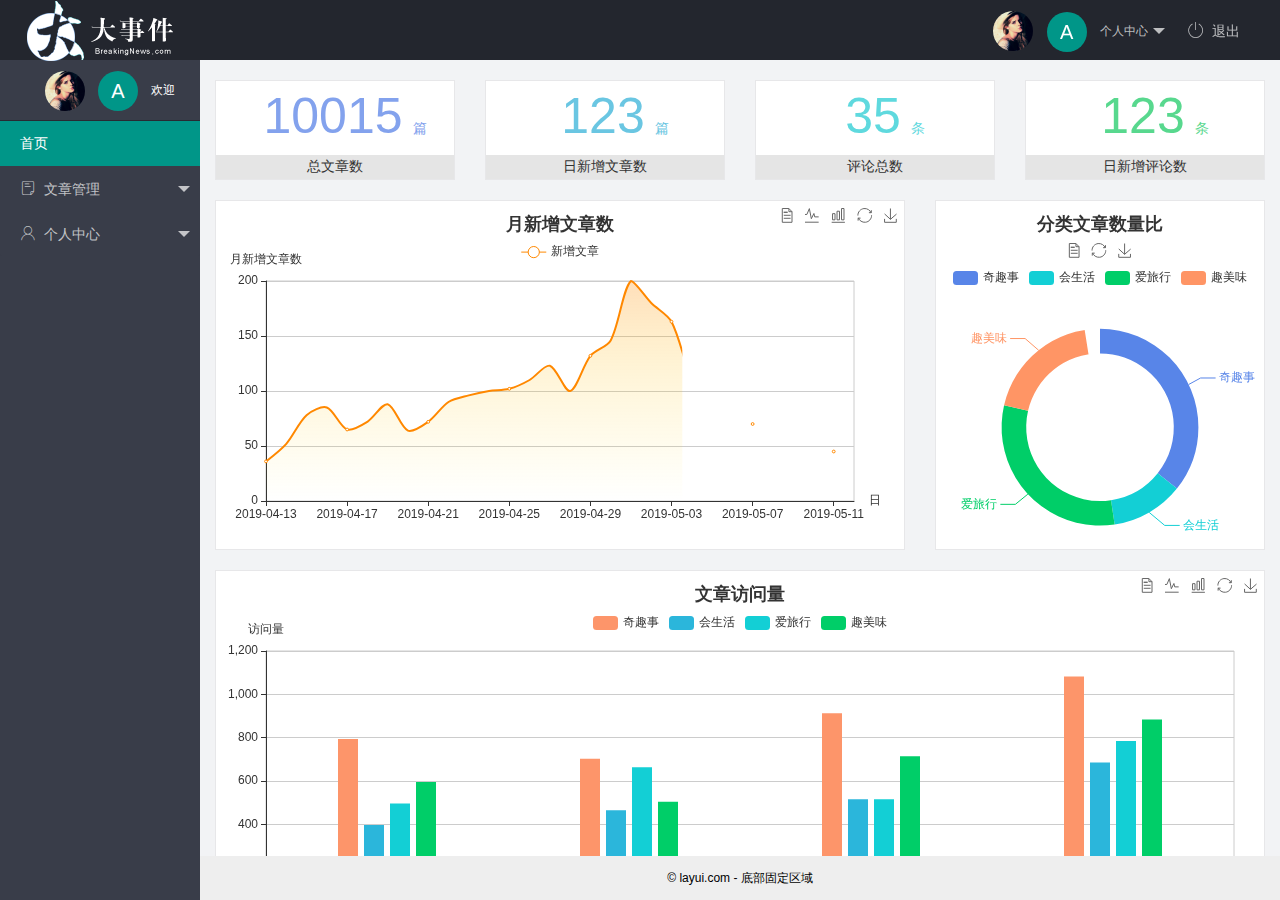
==== index.html @ 43d30c00 "后台主页布局" ====
<!DOCTYPE html>
<html lang="en">

<head>
    <meta charset="UTF-8">
    <meta name="viewport" content="width=device-width, initial-scale=1.0">
    <title>后台主页</title>
    <link rel="stylesheet" href="/assets/lib/layui/css/layui.css">
    <!-- 导入自己的样式 -->
    <link rel="stylesheet" href="/assets/css/index.css">
    <!-- 引入字体图标样式 -->
    <link rel="stylesheet" href="/assets/fonts/iconfont.css">
</head>

<body class="layui-layout-body">
    <div class="layui-layout layui-layout-admin">
        <div class="layui-header">
            <div class="layui-logo">
                <img src="/assets/images/logo.png" alt="">
            </div>
            <ul class="layui-nav layui-layout-right">
                <li class="layui-nav-item">
                    <a href="javascript:;" class="userinfo">
                        <img src="/assets/images/sample.jpg" class="layui-nav-img">
                        <span class="text-avatar">A</span>
                        个人中心
                    </a>
                    <dl class="layui-nav-child">
                        <dd><a href="javascript:;">基本资料</a></dd>
                        <dd><a href="javascript:;">安全设置</a></dd>
                    </dl>
                </li>

                <li class="layui-nav-item">
                    <a href="javascript:;"><span class="iconfont icon-tuichu"></span>退出</a>
                </li>
            </ul>
        </div>


        <div class="layui-side layui-bg-black">
            <div class="layui-side-scroll">
                <div class="userinfo">
                    <img src="/assets/images/sample.jpg" class="layui-nav-img">
                    <span class="text-avatar">A</span>
                    <span id="welcome">欢迎</span>
                </div>
                <!-- 左侧导航区域 -->
                <ul class="layui-nav layui-nav-tree" lay-shrink="all">
                    <li class="layui-nav-item layui-this"><a href="/home/dashboard.html" target="fm">
                            <spanclass="iconfont icon-home">
                                </spanclass=>首页
                        </a></li>
                    <li class="layui-nav-item">
                        <a class="" href="javascript:;"><span class="iconfont icon-16"></span>文章管理</a>
                        <dl class="layui-nav-child">
                            <dd><a href="javascript:;"><i class="layui-icon layui-icon-app"></i>文章类别</a></dd>
                            <dd><a href="javascript:;"><i class="layui-icon layui-icon-app"></i>文章列表</a></dd>
                            <dd><a href="javascript:;"><i class="layui-icon layui-icon-app"></i>发布文章</a></dd>
                        </dl>
                    </li>
                    <li class="layui-nav-item">
                        <a href="javascript:;"><span class="iconfont icon-user"></span>个人中心</a>
                        <dl class="layui-nav-child">
                            <dd><a href="javascript:;"><i class="layui-icon layui-icon-app"></i>基本资料</a></dd>
                            <dd><a href="javascript:;"><i class="layui-icon layui-icon-app"></i>更换头像</a></dd>
                            <dd><a href="javascript:;"><i class="layui-icon layui-icon-app"></i>重置直密码</a></dd>
                        </dl>
                    </li>
                </ul>
            </div>
        </div>

        <div class="layui-body">
            <!-- 内容主体区域 -->
            <iframe name="fm" src="/home/dashboard.html" frameborder="0"></iframe>
        </div>

        <div class="layui-footer">
            <!-- 底部固定区域 -->
            © layui.com - 底部固定区域
        </div>
    </div>

    <!-- 导入js文件 -->
    <script src="/assets/lib/layui/layui.all.js"></script>
    <script src="/assets/lib/jquery.js"></script>
    <script src="/hhh.js"></script>
</body>

</html>
---- assets/lib/layui/css/layui.css ----
/** layui-v2.5.5 MIT License By https://www.layui.com */
 .layui-inline,img{display:inline-block;vertical-align:middle}h1,h2,h3,h4,h5,h6{font-weight:400}.layui-edge,.layui-header,.layui-inline,.layui-main{position:relative}.layui-body,.layui-edge,.layui-elip{overflow:hidden}.layui-btn,.layui-edge,.layui-inline,img{vertical-align:middle}.layui-btn,.layui-disabled,.layui-icon,.layui-unselect{-moz-user-select:none;-webkit-user-select:none;-ms-user-select:none}.layui-elip,.layui-form-checkbox span,.layui-form-pane .layui-form-label{text-overflow:ellipsis;white-space:nowrap}.layui-breadcrumb,.layui-tree-btnGroup{visibility:hidden}blockquote,body,button,dd,div,dl,dt,form,h1,h2,h3,h4,h5,h6,input,li,ol,p,pre,td,textarea,th,ul{margin:0;padding:0;-webkit-tap-highlight-color:rgba(0,0,0,0)}a:active,a:hover{outline:0}img{border:none}li{list-style:none}table{border-collapse:collapse;border-spacing:0}h4,h5,h6{font-size:100%}button,input,optgroup,option,select,textarea{font-family:inherit;font-size:inherit;font-style:inherit;font-weight:inherit;outline:0}pre{white-space:pre-wrap;white-space:-moz-pre-wrap;white-space:-pre-wrap;white-space:-o-pre-wrap;word-wrap:break-word}body{line-height:24px;font:14px Helvetica Neue,Helvetica,PingFang SC,Tahoma,Arial,sans-serif}hr{height:1px;margin:10px 0;border:0;clear:both}a{color:#333;text-decoration:none}a:hover{color:#777}a cite{font-style:normal;*cursor:pointer}.layui-border-box,.layui-border-box *{box-sizing:border-box}.layui-box,.layui-box *{box-sizing:content-box}.layui-clear{clear:both;*zoom:1}.layui-clear:after{content:'\20';clear:both;*zoom:1;display:block;height:0}.layui-inline{*display:inline;*zoom:1}.layui-edge{display:inline-block;width:0;height:0;border-width:6px;border-style:dashed;border-color:transparent}.layui-edge-top{top:-4px;border-bottom-color:#999;border-bottom-style:solid}.layui-edge-right{border-left-color:#999;border-left-style:solid}.layui-edge-bottom{top:2px;border-top-color:#999;border-top-style:solid}.layui-edge-left{border-right-color:#999;border-right-style:solid}.layui-disabled,.layui-disabled:hover{color:#d2d2d2!important;cursor:not-allowed!important}.layui-circle{border-radius:100%}.layui-show{display:block!important}.layui-hide{display:none!important}@font-face{font-family:layui-icon;src:url(../font/iconfont.eot?v=250);src:url(../font/iconfont.eot?v=250#iefix) format('embedded-opentype'),url(../font/iconfont.woff2?v=250) format('woff2'),url(../font/iconfont.woff?v=250) format('woff'),url(../font/iconfont.ttf?v=250) format('truetype'),url(../font/iconfont.svg?v=250#layui-icon) format('svg')}.layui-icon{font-family:layui-icon!important;font-size:16px;font-style:normal;-webkit-font-smoothing:antialiased;-moz-osx-font-smoothing:grayscale}.layui-icon-reply-fill:before{content:"\e611"}.layui-icon-set-fill:before{content:"\e614"}.layui-icon-menu-fill:before{content:"\e60f"}.layui-icon-search:before{content:"\e615"}.layui-icon-share:before{content:"\e641"}.layui-icon-set-sm:before{content:"\e620"}.layui-icon-engine:before{content:"\e628"}.layui-icon-close:before{content:"\1006"}.layui-icon-close-fill:before{content:"\1007"}.layui-icon-chart-screen:before{content:"\e629"}.layui-icon-star:before{content:"\e600"}.layui-icon-circle-dot:before{content:"\e617"}.layui-icon-chat:before{content:"\e606"}.layui-icon-release:before{content:"\e609"}.layui-icon-list:before{content:"\e60a"}.layui-icon-chart:before{content:"\e62c"}.layui-icon-ok-circle:before{content:"\1005"}.layui-icon-layim-theme:before{content:"\e61b"}.layui-icon-table:before{content:"\e62d"}.layui-icon-right:before{content:"\e602"}.layui-icon-left:before{content:"\e603"}.layui-icon-cart-simple:before{content:"\e698"}.layui-icon-face-cry:before{content:"\e69c"}.layui-icon-face-smile:before{content:"\e6af"}.layui-icon-survey:before{content:"\e6b2"}.layui-icon-tree:before{content:"\e62e"}.layui-icon-upload-circle:before{content:"\e62f"}.layui-icon-add-circle:before{content:"\e61f"}.layui-icon-download-circle:before{content:"\e601"}.layui-icon-templeate-1:before{content:"\e630"}.layui-icon-util:before{content:"\e631"}.layui-icon-face-surprised:before{content:"\e664"}.layui-icon-edit:before{content:"\e642"}.layui-icon-speaker:before{content:"\e645"}.layui-icon-down:before{content:"\e61a"}.layui-icon-file:before{content:"\e621"}.layui-icon-layouts:before{content:"\e632"}.layui-icon-rate-half:before{content:"\e6c9"}.layui-icon-add-circle-fine:before{content:"\e608"}.layui-icon-prev-circle:before{content:"\e633"}.layui-icon-read:before{content:"\e705"}.layui-icon-404:before{content:"\e61c"}.layui-icon-carousel:before{content:"\e634"}.layui-icon-help:before{content:"\e607"}.layui-icon-code-circle:before{content:"\e635"}.layui-icon-water:before{content:"\e636"}.layui-icon-username:before{content:"\e66f"}.layui-icon-find-fill:before{content:"\e670"}.layui-icon-about:before{content:"\e60b"}.layui-icon-location:before{content:"\e715"}.layui-icon-up:before{content:"\e619"}.layui-icon-pause:before{content:"\e651"}.layui-icon-date:before{content:"\e637"}.layui-icon-layim-uploadfile:before{content:"\e61d"}.layui-icon-delete:before{content:"\e640"}.layui-icon-play:before{content:"\e652"}.layui-icon-top:before{content:"\e604"}.layui-icon-friends:before{content:"\e612"}.layui-icon-refresh-3:before{content:"\e9aa"}.layui-icon-ok:before{content:"\e605"}.layui-icon-layer:before{content:"\e638"}.layui-icon-face-smile-fine:before{content:"\e60c"}.layui-icon-dollar:before{content:"\e659"}.layui-icon-group:before{content:"\e613"}.layui-icon-layim-download:before{content:"\e61e"}.layui-icon-picture-fine:before{content:"\e60d"}.layui-icon-link:before{content:"\e64c"}.layui-icon-diamond:before{content:"\e735"}.layui-icon-log:before{content:"\e60e"}.layui-icon-rate-solid:before{content:"\e67a"}.layui-icon-fonts-del:before{content:"\e64f"}.layui-icon-unlink:before{content:"\e64d"}.layui-icon-fonts-clear:before{content:"\e639"}.layui-icon-triangle-r:before{content:"\e623"}.layui-icon-circle:before{content:"\e63f"}.layui-icon-radio:before{content:"\e643"}.layui-icon-align-center:before{content:"\e647"}.layui-icon-align-right:before{content:"\e648"}.layui-icon-align-left:before{content:"\e649"}.layui-icon-loading-1:before{content:"\e63e"}.layui-icon-return:before{content:"\e65c"}.layui-icon-fonts-strong:before{content:"\e62b"}.layui-icon-upload:before{content:"\e67c"}.layui-icon-dialogue:before{content:"\e63a"}.layui-icon-video:before{content:"\e6ed"}.layui-icon-headset:before{content:"\e6fc"}.layui-icon-cellphone-fine:before{content:"\e63b"}.layui-icon-add-1:before{content:"\e654"}.layui-icon-face-smile-b:before{content:"\e650"}.layui-icon-fonts-html:before{content:"\e64b"}.layui-icon-form:before{content:"\e63c"}.layui-icon-cart:before{content:"\e657"}.layui-icon-camera-fill:before{content:"\e65d"}.layui-icon-tabs:before{content:"\e62a"}.layui-icon-fonts-code:before{content:"\e64e"}.layui-icon-fire:before{content:"\e756"}.layui-icon-set:before{content:"\e716"}.layui-icon-fonts-u:before{content:"\e646"}.layui-icon-triangle-d:before{content:"\e625"}.layui-icon-tips:before{content:"\e702"}.layui-icon-picture:before{content:"\e64a"}.layui-icon-more-vertical:before{content:"\e671"}.layui-icon-flag:before{content:"\e66c"}.layui-icon-loading:before{content:"\e63d"}.layui-icon-fonts-i:before{content:"\e644"}.layui-icon-refresh-1:before{content:"\e666"}.layui-icon-rmb:before{content:"\e65e"}.layui-icon-home:before{content:"\e68e"}.layui-icon-user:before{content:"\e770"}.layui-icon-notice:before{content:"\e667"}.layui-icon-login-weibo:before{content:"\e675"}.layui-icon-voice:before{content:"\e688"}.layui-icon-upload-drag:before{content:"\e681"}.layui-icon-login-qq:before{content:"\e676"}.layui-icon-snowflake:before{content:"\e6b1"}.layui-icon-file-b:before{content:"\e655"}.layui-icon-template:before{content:"\e663"}.layui-icon-auz:before{content:"\e672"}.layui-icon-console:before{content:"\e665"}.layui-icon-app:before{content:"\e653"}.layui-icon-prev:before{content:"\e65a"}.layui-icon-website:before{content:"\e7ae"}.layui-icon-next:before{content:"\e65b"}.layui-icon-component:before{content:"\e857"}.layui-icon-more:before{content:"\e65f"}.layui-icon-login-wechat:before{content:"\e677"}.layui-icon-shrink-right:before{content:"\e668"}.layui-icon-spread-left:before{content:"\e66b"}.layui-icon-camera:before{content:"\e660"}.layui-icon-note:before{content:"\e66e"}.layui-icon-refresh:before{content:"\e669"}.layui-icon-female:before{content:"\e661"}.layui-icon-male:before{content:"\e662"}.layui-icon-password:before{content:"\e673"}.layui-icon-senior:before{content:"\e674"}.layui-icon-theme:before{content:"\e66a"}.layui-icon-tread:before{content:"\e6c5"}.layui-icon-praise:before{content:"\e6c6"}.layui-icon-star-fill:before{content:"\e658"}.layui-icon-rate:before{content:"\e67b"}.layui-icon-template-1:before{content:"\e656"}.layui-icon-vercode:before{content:"\e679"}.layui-icon-cellphone:before{content:"\e678"}.layui-icon-screen-full:before{content:"\e622"}.layui-icon-screen-restore:before{content:"\e758"}.layui-icon-cols:before{content:"\e610"}.layui-icon-export:before{content:"\e67d"}.layui-icon-print:before{content:"\e66d"}.layui-icon-slider:before{content:"\e714"}.layui-icon-addition:before{content:"\e624"}.layui-icon-subtraction:before{content:"\e67e"}.layui-icon-service:before{content:"\e626"}.layui-icon-transfer:before{content:"\e691"}.layui-main{width:1140px;margin:0 auto}.layui-header{z-index:1000;height:60px}.layui-header a:hover{transition:all .5s;-webkit-transition:all .5s}.layui-side{position:fixed;left:0;top:0;bottom:0;z-index:999;width:200px;overflow-x:hidden}.layui-side-scroll{position:relative;width:220px;height:100%;overflow-x:hidden}.layui-body{position:absolute;left:200px;right:0;top:0;bottom:0;z-index:998;width:auto;overflow-y:auto;box-sizing:border-box}.layui-layout-body{overflow:hidden}.layui-layout-admin .layui-header{background-color:#23262E}.layui-layout-admin .layui-side{top:60px;width:200px;overflow-x:hidden}.layui-layout-admin .layui-body{position:fixed;top:60px;bottom:44px}.layui-layout-admin .layui-main{width:auto;margin:0 15px}.layui-layout-admin .layui-footer{position:fixed;left:200px;right:0;bottom:0;height:44px;line-height:44px;padding:0 15px;background-color:#eee}.layui-layout-admin .layui-logo{position:absolute;left:0;top:0;width:200px;height:100%;line-height:60px;text-align:center;color:#009688;font-size:16px}.layui-layout-admin .layui-header .layui-nav{background:0 0}.layui-layout-left{position:absolute!important;left:200px;top:0}.layui-layout-right{position:absolute!important;right:0;top:0}.layui-container{position:relative;margin:0 auto;padding:0 15px;box-sizing:border-box}.layui-fluid{position:relative;margin:0 auto;padding:0 15px}.layui-row:after,.layui-row:before{content:'';display:block;clear:both}.layui-col-lg1,.layui-col-lg10,.layui-col-lg11,.layui-col-lg12,.layui-col-lg2,.layui-col-lg3,.layui-col-lg4,.layui-col-lg5,.layui-col-lg6,.layui-col-lg7,.layui-col-lg8,.layui-col-lg9,.layui-col-md1,.layui-col-md10,.layui-col-md11,.layui-col-md12,.layui-col-md2,.layui-col-md3,.layui-col-md4,.layui-col-md5,.layui-col-md6,.layui-col-md7,.layui-col-md8,.layui-col-md9,.layui-col-sm1,.layui-col-sm10,.layui-col-sm11,.layui-col-sm12,.layui-col-sm2,.layui-col-sm3,.layui-col-sm4,.layui-col-sm5,.layui-col-sm6,.layui-col-sm7,.layui-col-sm8,.layui-col-sm9,.layui-col-xs1,.layui-col-xs10,.layui-col-xs11,.layui-col-xs12,.layui-col-xs2,.layui-col-xs3,.layui-col-xs4,.layui-col-xs5,.layui-col-xs6,.layui-col-xs7,.layui-col-xs8,.layui-col-xs9{position:relative;display:block;box-sizing:border-box}.layui-col-xs1,.layui-col-xs10,.layui-col-xs11,.layui-col-xs12,.layui-col-xs2,.layui-col-xs3,.layui-col-xs4,.layui-col-xs5,.layui-col-xs6,.layui-col-xs7,.layui-col-xs8,.layui-col-xs9{float:left}.layui-col-xs1{width:8.33333333%}.layui-col-xs2{width:16.66666667%}.layui-col-xs3{width:25%}.layui-col-xs4{width:33.33333333%}.layui-col-xs5{width:41.66666667%}.layui-col-xs6{width:50%}.layui-col-xs7{width:58.33333333%}.layui-col-xs8{width:66.66666667%}.layui-col-xs9{width:75%}.layui-col-xs10{width:83.33333333%}.layui-col-xs11{width:91.66666667%}.layui-col-xs12{width:100%}.layui-col-xs-offset1{margin-left:8.33333333%}.layui-col-xs-offset2{margin-left:16.66666667%}.layui-col-xs-offset3{margin-left:25%}.layui-col-xs-offset4{margin-left:33.33333333%}.layui-col-xs-offset5{margin-left:41.66666667%}.layui-col-xs-offset6{margin-left:50%}.layui-col-xs-offset7{margin-left:58.33333333%}.layui-col-xs-offset8{margin-left:66.66666667%}.layui-col-xs-offset9{margin-left:75%}.layui-col-xs-offset10{margin-left:83.33333333%}.layui-col-xs-offset11{margin-left:91.66666667%}.layui-col-xs-offset12{margin-left:100%}@media screen and (max-width:768px){.layui-hide-xs{display:none!important}.layui-show-xs-block{display:block!important}.layui-show-xs-inline{display:inline!important}.layui-show-xs-inline-block{display:inline-block!important}}@media screen and (min-width:768px){.layui-container{width:750px}.layui-hide-sm{display:none!important}.layui-show-sm-block{display:block!important}.layui-show-sm-inline{display:inline!important}.layui-show-sm-inline-block{display:inline-block!important}.layui-col-sm1,.layui-col-sm10,.layui-col-sm11,.layui-col-sm12,.layui-col-sm2,.layui-col-sm3,.layui-col-sm4,.layui-col-sm5,.layui-col-sm6,.layui-col-sm7,.layui-col-sm8,.layui-col-sm9{float:left}.layui-col-sm1{width:8.33333333%}.layui-col-sm2{width:16.66666667%}.layui-col-sm3{width:25%}.layui-col-sm4{width:33.33333333%}.layui-col-sm5{width:41.66666667%}.layui-col-sm6{width:50%}.layui-col-sm7{width:58.33333333%}.layui-col-sm8{width:66.66666667%}.layui-col-sm9{width:75%}.layui-col-sm10{width:83.33333333%}.layui-col-sm11{width:91.66666667%}.layui-col-sm12{width:100%}.layui-col-sm-offset1{margin-left:8.33333333%}.layui-col-sm-offset2{margin-left:16.66666667%}.layui-col-sm-offset3{margin-left:25%}.layui-col-sm-offset4{margin-left:33.33333333%}.layui-col-sm-offset5{margin-left:41.66666667%}.layui-col-sm-offset6{margin-left:50%}.layui-col-sm-offset7{margin-left:58.33333333%}.layui-col-sm-offset8{margin-left:66.66666667%}.layui-col-sm-offset9{margin-left:75%}.layui-col-sm-offset10{margin-left:83.33333333%}.layui-col-sm-offset11{margin-left:91.66666667%}.layui-col-sm-offset12{margin-left:100%}}@media screen and (min-width:992px){.layui-container{width:970px}.layui-hide-md{display:none!important}.layui-show-md-block{display:block!important}.layui-show-md-inline{display:inline!important}.layui-show-md-inline-block{display:inline-block!important}.layui-col-md1,.layui-col-md10,.layui-col-md11,.layui-col-md12,.layui-col-md2,.layui-col-md3,.layui-col-md4,.layui-col-md5,.layui-col-md6,.layui-col-md7,.layui-col-md8,.layui-col-md9{float:left}.layui-col-md1{width:8.33333333%}.layui-col-md2{width:16.66666667%}.layui-col-md3{width:25%}.layui-col-md4{width:33.33333333%}.layui-col-md5{width:41.66666667%}.layui-col-md6{width:50%}.layui-col-md7{width:58.33333333%}.layui-col-md8{width:66.66666667%}.layui-col-md9{width:75%}.layui-col-md10{width:83.33333333%}.layui-col-md11{width:91.66666667%}.layui-col-md12{width:100%}.layui-col-md-offset1{margin-left:8.33333333%}.layui-col-md-offset2{margin-left:16.66666667%}.layui-col-md-offset3{margin-left:25%}.layui-col-md-offset4{margin-left:33.33333333%}.layui-col-md-offset5{margin-left:41.66666667%}.layui-col-md-offset6{margin-left:50%}.layui-col-md-offset7{margin-left:58.33333333%}.layui-col-md-offset8{margin-left:66.66666667%}.layui-col-md-offset9{margin-left:75%}.layui-col-md-offset10{margin-left:83.33333333%}.layui-col-md-offset11{margin-left:91.66666667%}.layui-col-md-offset12{margin-left:100%}}@media screen and (min-width:1200px){.layui-container{width:1170px}.layui-hide-lg{display:none!important}.layui-show-lg-block{display:block!important}.layui-show-lg-inline{display:inline!important}.layui-show-lg-inline-block{display:inline-block!important}.layui-col-lg1,.layui-col-lg10,.layui-col-lg11,.layui-col-lg12,.layui-col-lg2,.layui-col-lg3,.layui-col-lg4,.layui-col-lg5,.layui-col-lg6,.layui-col-lg7,.layui-col-lg8,.layui-col-lg9{float:left}.layui-col-lg1{width:8.33333333%}.layui-col-lg2{width:16.66666667%}.layui-col-lg3{width:25%}.layui-col-lg4{width:33.33333333%}.layui-col-lg5{width:41.66666667%}.layui-col-lg6{width:50%}.layui-col-lg7{width:58.33333333%}.layui-col-lg8{width:66.66666667%}.layui-col-lg9{width:75%}.layui-col-lg10{width:83.33333333%}.layui-col-lg11{width:91.66666667%}.layui-col-lg12{width:100%}.layui-col-lg-offset1{margin-left:8.33333333%}.layui-col-lg-offset2{margin-left:16.66666667%}.layui-col-lg-offset3{margin-left:25%}.layui-col-lg-offset4{margin-left:33.33333333%}.layui-col-lg-offset5{margin-left:41.66666667%}.layui-col-lg-offset6{margin-left:50%}.layui-col-lg-offset7{margin-left:58.33333333%}.layui-col-lg-offset8{margin-left:66.66666667%}.layui-col-lg-offset9{margin-left:75%}.layui-col-lg-offset10{margin-left:83.33333333%}.layui-col-lg-offset11{margin-left:91.66666667%}.layui-col-lg-offset12{margin-left:100%}}.layui-col-space1{margin:-.5px}.layui-col-space1>*{padding:.5px}.layui-col-space3{margin:-1.5px}.layui-col-space3>*{padding:1.5px}.layui-col-space5{margin:-2.5px}.layui-col-space5>*{padding:2.5px}.layui-col-space8{margin:-3.5px}.layui-col-space8>*{padding:3.5px}.layui-col-space10{margin:-5px}.layui-col-space10>*{padding:5px}.layui-col-space12{margin:-6px}.layui-col-space12>*{padding:6px}.layui-col-space15{margin:-7.5px}.layui-col-space15>*{padding:7.5px}.layui-col-space18{margin:-9px}.layui-col-space18>*{padding:9px}.layui-col-space20{margin:-10px}.layui-col-space20>*{padding:10px}.layui-col-space22{margin:-11px}.layui-col-space22>*{padding:11px}.layui-col-space25{margin:-12.5px}.layui-col-space25>*{padding:12.5px}.layui-col-space30{margin:-15px}.layui-col-space30>*{padding:15px}.layui-btn,.layui-input,.layui-select,.layui-textarea,.layui-upload-button{outline:0;-webkit-appearance:none;transition:all .3s;-webkit-transition:all .3s;box-sizing:border-box}.layui-elem-quote{margin-bottom:10px;padding:15px;line-height:22px;border-left:5px solid #009688;border-radius:0 2px 2px 0;background-color:#f2f2f2}.layui-quote-nm{border-style:solid;border-width:1px 1px 1px 5px;background:0 0}.layui-elem-field{margin-bottom:10px;padding:0;border-width:1px;border-style:solid}.layui-elem-field legend{margin-left:20px;padding:0 10px;font-size:20px;font-weight:300}.layui-field-title{margin:10px 0 20px;border-width:1px 0 0}.layui-field-box{padding:10px 15px}.layui-field-title .layui-field-box{padding:10px 0}.layui-progress{position:relative;height:6px;border-radius:20px;background-color:#e2e2e2}.layui-progress-bar{position:absolute;left:0;top:0;width:0;max-width:100%;height:6px;border-radius:20px;text-align:right;background-color:#5FB878;transition:all .3s;-webkit-transition:all .3s}.layui-progress-big,.layui-progress-big .layui-progress-bar{height:18px;line-height:18px}.layui-progress-text{position:relative;top:-20px;line-height:18px;font-size:12px;color:#666}.layui-progress-big .layui-progress-text{position:static;padding:0 10px;color:#fff}.layui-collapse{border-width:1px;border-style:solid;border-radius:2px}.layui-colla-content,.layui-colla-item{border-top-width:1px;border-top-style:solid}.layui-colla-item:first-child{border-top:none}.layui-colla-title{position:relative;height:42px;line-height:42px;padding:0 15px 0 35px;color:#333;background-color:#f2f2f2;cursor:pointer;font-size:14px;overflow:hidden}.layui-colla-content{display:none;padding:10px 15px;line-height:22px;color:#666}.layui-colla-icon{position:absolute;left:15px;top:0;font-size:14px}.layui-card{margin-bottom:15px;border-radius:2px;background-color:#fff;box-shadow:0 1px 2px 0 rgba(0,0,0,.05)}.layui-card:last-child{margin-bottom:0}.layui-card-header{position:relative;height:42px;line-height:42px;padding:0 15px;border-bottom:1px solid #f6f6f6;color:#333;border-radius:2px 2px 0 0;font-size:14px}.layui-bg-black,.layui-bg-blue,.layui-bg-cyan,.layui-bg-green,.layui-bg-orange,.layui-bg-red{color:#fff!important}.layui-card-body{position:relative;padding:10px 15px;line-height:24px}.layui-card-body[pad15]{padding:15px}.layui-card-body[pad20]{padding:20px}.layui-card-body .layui-table{margin:5px 0}.layui-card .layui-tab{margin:0}.layui-panel-window{position:relative;padding:15px;border-radius:0;border-top:5px solid #E6E6E6;background-color:#fff}.layui-auxiliar-moving{position:fixed;left:0;right:0;top:0;bottom:0;width:100%;height:100%;background:0 0;z-index:9999999999}.layui-form-label,.layui-form-mid,.layui-form-select,.layui-input-block,.layui-input-inline,.layui-textarea{position:relative}.layui-bg-red{background-color:#FF5722!important}.layui-bg-orange{background-color:#FFB800!important}.layui-bg-green{background-color:#009688!important}.layui-bg-cyan{background-color:#2F4056!important}.layui-bg-blue{background-color:#1E9FFF!important}.layui-bg-black{background-color:#393D49!important}.layui-bg-gray{background-color:#eee!important;color:#666!important}.layui-badge-rim,.layui-colla-content,.layui-colla-item,.layui-collapse,.layui-elem-field,.layui-form-pane .layui-form-item[pane],.layui-form-pane .layui-form-label,.layui-input,.layui-layedit,.layui-layedit-tool,.layui-quote-nm,.layui-select,.layui-tab-bar,.layui-tab-card,.layui-tab-title,.layui-tab-title .layui-this:after,.layui-textarea{border-color:#e6e6e6}.layui-timeline-item:before,hr{background-color:#e6e6e6}.layui-text{line-height:22px;font-size:14px;color:#666}.layui-text h1,.layui-text h2,.layui-text h3{font-weight:500;color:#333}.layui-text h1{font-size:30px}.layui-text h2{font-size:24px}.layui-text h3{font-size:18px}.layui-text a:not(.layui-btn){color:#01AAED}.layui-text a:not(.layui-btn):hover{text-decoration:underline}.layui-text ul{padding:5px 0 5px 15px}.layui-text ul li{margin-top:5px;list-style-type:disc}.layui-text em,.layui-word-aux{color:#999!important;padding:0 5px!important}.layui-btn{display:inline-block;height:38px;line-height:38px;padding:0 18px;background-color:#009688;color:#fff;white-space:nowrap;text-align:center;font-size:14px;border:none;border-radius:2px;cursor:pointer}.layui-btn:hover{opacity:.8;filter:alpha(opacity=80);color:#fff}.layui-btn:active{opacity:1;filter:alpha(opacity=100)}.layui-btn+.layui-btn{margin-left:10px}.layui-btn-container{font-size:0}.layui-btn-container .layui-btn{margin-right:10px;margin-bottom:10px}.layui-btn-container .layui-btn+.layui-btn{margin-left:0}.layui-table .layui-btn-container .layui-btn{margin-bottom:9px}.layui-btn-radius{border-radius:100px}.layui-btn .layui-icon{margin-right:3px;font-size:18px;vertical-align:bottom;vertical-align:middle\9}.layui-btn-primary{border:1px solid #C9C9C9;background-color:#fff;color:#555}.layui-btn-primary:hover{border-color:#009688;color:#333}.layui-btn-normal{background-color:#1E9FFF}.layui-btn-warm{background-color:#FFB800}.layui-btn-danger{background-color:#FF5722}.layui-btn-checked{background-color:#5FB878}.layui-btn-disabled,.layui-btn-disabled:active,.layui-btn-disabled:hover{border:1px solid #e6e6e6;background-color:#FBFBFB;color:#C9C9C9;cursor:not-allowed;opacity:1}.layui-btn-lg{height:44px;line-height:44px;padding:0 25px;font-size:16px}.layui-btn-sm{height:30px;line-height:30px;padding:0 10px;font-size:12px}.layui-btn-sm i{font-size:16px!important}.layui-btn-xs{height:22px;line-height:22px;padding:0 5px;font-size:12px}.layui-btn-xs i{font-size:14px!important}.layui-btn-group{display:inline-block;vertical-align:middle;font-size:0}.layui-btn-group .layui-btn{margin-left:0!important;margin-right:0!important;border-left:1px solid rgba(255,255,255,.5);border-radius:0}.layui-btn-group .layui-btn-primary{border-left:none}.layui-btn-group .layui-btn-primary:hover{border-color:#C9C9C9;color:#009688}.layui-btn-group .layui-btn:first-child{border-left:none;border-radius:2px 0 0 2px}.layui-btn-group .layui-btn-primary:first-child{border-left:1px solid #c9c9c9}.layui-btn-group .layui-btn:last-child{border-radius:0 2px 2px 0}.layui-btn-group .layui-btn+.layui-btn{margin-left:0}.layui-btn-group+.layui-btn-group{margin-left:10px}.layui-btn-fluid{width:100%}.layui-input,.layui-select,.layui-textarea{height:38px;line-height:1.3;line-height:38px\9;border-width:1px;border-style:solid;background-color:#fff;border-radius:2px}.layui-input::-webkit-input-placeholder,.layui-select::-webkit-input-placeholder,.layui-textarea::-webkit-input-placeholder{line-height:1.3}.layui-input,.layui-textarea{display:block;width:100%;padding-left:10px}.layui-input:hover,.layui-textarea:hover{border-color:#D2D2D2!important}.layui-input:focus,.layui-textarea:focus{border-color:#C9C9C9!important}.layui-textarea{min-height:100px;height:auto;line-height:20px;padding:6px 10px;resize:vertical}.layui-select{padding:0 10px}.layui-form input[type=checkbox],.layui-form input[type=radio],.layui-form select{display:none}.layui-form [lay-ignore]{display:initial}.layui-form-item{margin-bottom:15px;clear:both;*zoom:1}.layui-form-item:after{content:'\20';clear:both;*zoom:1;display:block;height:0}.layui-form-label{float:left;display:block;padding:9px 15px;width:80px;font-weight:400;line-height:20px;text-align:right}.layui-form-label-col{display:block;float:none;padding:9px 0;line-height:20px;text-align:left}.layui-form-item .layui-inline{margin-bottom:5px;margin-right:10px}.layui-input-block{margin-left:110px;min-height:36px}.layui-input-inline{display:inline-block;vertical-align:middle}.layui-form-item .layui-input-inline{float:left;width:190px;margin-right:10px}.layui-form-text .layui-input-inline{width:auto}.layui-form-mid{float:left;display:block;padding:9px 0!important;line-height:20px;margin-right:10px}.layui-form-danger+.layui-form-select .layui-input,.layui-form-danger:focus{border-color:#FF5722!important}.layui-form-select .layui-input{padding-right:30px;cursor:pointer}.layui-form-select .layui-edge{position:absolute;right:10px;top:50%;margin-top:-3px;cursor:pointer;border-width:6px;border-top-color:#c2c2c2;border-top-style:solid;transition:all .3s;-webkit-transition:all .3s}.layui-form-select dl{display:none;position:absolute;left:0;top:42px;padding:5px 0;z-index:899;min-width:100%;border:1px solid #d2d2d2;max-height:300px;overflow-y:auto;background-color:#fff;border-radius:2px;box-shadow:0 2px 4px rgba(0,0,0,.12);box-sizing:border-box}.layui-form-select dl dd,.layui-form-select dl dt{padding:0 10px;line-height:36px;white-space:nowrap;overflow:hidden;text-overflow:ellipsis}.layui-form-select dl dt{font-size:12px;color:#999}.layui-form-select dl dd{cursor:pointer}.layui-form-select dl dd:hover{background-color:#f2f2f2;-webkit-transition:.5s all;transition:.5s all}.layui-form-select .layui-select-group dd{padding-left:20px}.layui-form-select dl dd.layui-select-tips{padding-left:10px!important;color:#999}.layui-form-select dl dd.layui-this{background-color:#5FB878;color:#fff}.layui-form-checkbox,.layui-form-select dl dd.layui-disabled{background-color:#fff}.layui-form-selected dl{display:block}.layui-form-checkbox,.layui-form-checkbox *,.layui-form-switch{display:inline-block;vertical-align:middle}.layui-form-selected .layui-edge{margin-top:-9px;-webkit-transform:rotate(180deg);transform:rotate(180deg);margin-top:-3px\9}:root .layui-form-selected .layui-edge{margin-top:-9px\0/IE9}.layui-form-selectup dl{top:auto;bottom:42px}.layui-select-none{margin:5px 0;text-align:center;color:#999}.layui-select-disabled .layui-disabled{border-color:#eee!important}.layui-select-disabled .layui-edge{border-top-color:#d2d2d2}.layui-form-checkbox{position:relative;height:30px;line-height:30px;margin-right:10px;padding-right:30px;cursor:pointer;font-size:0;-webkit-transition:.1s linear;transition:.1s linear;box-sizing:border-box}.layui-form-checkbox span{padding:0 10px;height:100%;font-size:14px;border-radius:2px 0 0 2px;background-color:#d2d2d2;color:#fff;overflow:hidden}.layui-form-checkbox:hover span{background-color:#c2c2c2}.layui-form-checkbox i{position:absolute;right:0;top:0;width:30px;height:28px;border:1px solid #d2d2d2;border-left:none;border-radius:0 2px 2px 0;color:#fff;font-size:20px;text-align:center}.layui-form-checkbox:hover i{border-color:#c2c2c2;color:#c2c2c2}.layui-form-checked,.layui-form-checked:hover{border-color:#5FB878}.layui-form-checked span,.layui-form-checked:hover span{background-color:#5FB878}.layui-form-checked i,.layui-form-checked:hover i{color:#5FB878}.layui-form-item .layui-form-checkbox{margin-top:4px}.layui-form-checkbox[lay-skin=primary]{height:auto!important;line-height:normal!important;min-width:18px;min-height:18px;border:none!important;margin-right:0;padding-left:28px;padding-right:0;background:0 0}.layui-form-checkbox[lay-skin=primary] span{padding-left:0;padding-right:15px;line-height:18px;background:0 0;color:#666}.layui-form-checkbox[lay-skin=primary] i{right:auto;left:0;width:16px;height:16px;line-height:16px;border:1px solid #d2d2d2;font-size:12px;border-radius:2px;background-color:#fff;-webkit-transition:.1s linear;transition:.1s linear}.layui-form-checkbox[lay-skin=primary]:hover i{border-color:#5FB878;color:#fff}.layui-form-checked[lay-skin=primary] i{border-color:#5FB878!important;background-color:#5FB878;color:#fff}.layui-checkbox-disbaled[lay-skin=primary] span{background:0 0!important;color:#c2c2c2}.layui-checkbox-disbaled[lay-skin=primary]:hover i{border-color:#d2d2d2}.layui-form-item .layui-form-checkbox[lay-skin=primary]{margin-top:10px}.layui-form-switch{position:relative;height:22px;line-height:22px;min-width:35px;padding:0 5px;margin-top:8px;border:1px solid #d2d2d2;border-radius:20px;cursor:pointer;background-color:#fff;-webkit-transition:.1s linear;transition:.1s linear}.layui-form-switch i{position:absolute;left:5px;top:3px;width:16px;height:16px;border-radius:20px;background-color:#d2d2d2;-webkit-transition:.1s linear;transition:.1s linear}.layui-form-switch em{position:relative;top:0;width:25px;margin-left:21px;padding:0!important;text-align:center!important;color:#999!important;font-style:normal!important;font-size:12px}.layui-form-onswitch{border-color:#5FB878;background-color:#5FB878}.layui-checkbox-disbaled,.layui-checkbox-disbaled i{border-color:#e2e2e2!important}.layui-form-onswitch i{left:100%;margin-left:-21px;background-color:#fff}.layui-form-onswitch em{margin-left:5px;margin-right:21px;color:#fff!important}.layui-checkbox-disbaled span{background-color:#e2e2e2!important}.layui-checkbox-disbaled:hover i{color:#fff!important}[lay-radio]{display:none}.layui-form-radio,.layui-form-radio *{display:inline-block;vertical-align:middle}.layui-form-radio{line-height:28px;margin:6px 10px 0 0;padding-right:10px;cursor:pointer;font-size:0}.layui-form-radio *{font-size:14px}.layui-form-radio>i{margin-right:8px;font-size:22px;color:#c2c2c2}.layui-form-radio>i:hover,.layui-form-radioed>i{color:#5FB878}.layui-radio-disbaled>i{color:#e2e2e2!important}.layui-form-pane .layui-form-label{width:110px;padding:8px 15px;height:38px;line-height:20px;border-width:1px;border-style:solid;border-radius:2px 0 0 2px;text-align:center;background-color:#FBFBFB;overflow:hidden;box-sizing:border-box}.layui-form-pane .layui-input-inline{margin-left:-1px}.layui-form-pane .layui-input-block{margin-left:110px;left:-1px}.layui-form-pane .layui-input{border-radius:0 2px 2px 0}.layui-form-pane .layui-form-text .layui-form-label{float:none;width:100%;border-radius:2px;box-sizing:border-box;text-align:left}.layui-form-pane .layui-form-text .layui-input-inline{display:block;margin:0;top:-1px;clear:both}.layui-form-pane .layui-form-text .layui-input-block{margin:0;left:0;top:-1px}.layui-form-pane .layui-form-text .layui-textarea{min-height:100px;border-radius:0 0 2px 2px}.layui-form-pane .layui-form-checkbox{margin:4px 0 4px 10px}.layui-form-pane .layui-form-radio,.layui-form-pane .layui-form-switch{margin-top:6px;margin-left:10px}.layui-form-pane .layui-form-item[pane]{position:relative;border-width:1px;border-style:solid}.layui-form-pane .layui-form-item[pane] .layui-form-label{position:absolute;left:0;top:0;height:100%;border-width:0 1px 0 0}.layui-form-pane .layui-form-item[pane] .layui-input-inline{margin-left:110px}@media screen and (max-width:450px){.layui-form-item .layui-form-label{text-overflow:ellipsis;overflow:hidden;white-space:nowrap}.layui-form-item .layui-inline{display:block;margin-right:0;margin-bottom:20px;clear:both}.layui-form-item .layui-inline:after{content:'\20';clear:both;display:block;height:0}.layui-form-item .layui-input-inline{display:block;float:none;left:-3px;width:auto;margin:0 0 10px 112px}.layui-form-item .layui-input-inline+.layui-form-mid{margin-left:110px;top:-5px;padding:0}.layui-form-item .layui-form-checkbox{margin-right:5px;margin-bottom:5px}}.layui-layedit{border-width:1px;border-style:solid;border-radius:2px}.layui-layedit-tool{padding:3px 5px;border-bottom-width:1px;border-bottom-style:solid;font-size:0}.layedit-tool-fixed{position:fixed;top:0;border-top:1px solid #e2e2e2}.layui-layedit-tool .layedit-tool-mid,.layui-layedit-tool .layui-icon{display:inline-block;vertical-align:middle;text-align:center;font-size:14px}.layui-layedit-tool .layui-icon{position:relative;width:32px;height:30px;line-height:30px;margin:3px 5px;color:#777;cursor:pointer;border-radius:2px}.layui-layedit-tool .layui-icon:hover{color:#393D49}.layui-layedit-tool .layui-icon:active{color:#000}.layui-layedit-tool .layedit-tool-active{background-color:#e2e2e2;color:#000}.layui-layedit-tool .layui-disabled,.layui-layedit-tool .layui-disabled:hover{color:#d2d2d2;cursor:not-allowed}.layui-layedit-tool .layedit-tool-mid{width:1px;height:18px;margin:0 10px;background-color:#d2d2d2}.layedit-tool-html{width:50px!important;font-size:30px!important}.layedit-tool-b,.layedit-tool-code,.layedit-tool-help{font-size:16px!important}.layedit-tool-d,.layedit-tool-face,.layedit-tool-image,.layedit-tool-unlink{font-size:18px!important}.layedit-tool-image input{position:absolute;font-size:0;left:0;top:0;width:100%;height:100%;opacity:.01;filter:Alpha(opacity=1);cursor:pointer}.layui-layedit-iframe iframe{display:block;width:100%}#LAY_layedit_code{overflow:hidden}.layui-laypage{display:inline-block;*display:inline;*zoom:1;vertical-align:middle;margin:10px 0;font-size:0}.layui-laypage>a:first-child,.layui-laypage>a:first-child em{border-radius:2px 0 0 2px}.layui-laypage>a:last-child,.layui-laypage>a:last-child em{border-radius:0 2px 2px 0}.layui-laypage>:first-child{margin-left:0!important}.layui-laypage>:last-child{margin-right:0!important}.layui-laypage a,.layui-laypage button,.layui-laypage input,.layui-laypage select,.layui-laypage span{border:1px solid #e2e2e2}.layui-laypage a,.layui-laypage span{display:inline-block;*display:inline;*zoom:1;vertical-align:middle;padding:0 15px;height:28px;line-height:28px;margin:0 -1px 5px 0;background-color:#fff;color:#333;font-size:12px}.layui-flow-more a *,.layui-laypage input,.layui-table-view select[lay-ignore]{display:inline-block}.layui-laypage a:hover{color:#009688}.layui-laypage em{font-style:normal}.layui-laypage .layui-laypage-spr{color:#999;font-weight:700}.layui-laypage a{text-decoration:none}.layui-laypage .layui-laypage-curr{position:relative}.layui-laypage .layui-laypage-curr em{position:relative;color:#fff}.layui-laypage .layui-laypage-curr .layui-laypage-em{position:absolute;left:-1px;top:-1px;padding:1px;width:100%;height:100%;background-color:#009688}.layui-laypage-em{border-radius:2px}.layui-laypage-next em,.layui-laypage-prev em{font-family:Sim sun;font-size:16px}.layui-laypage .layui-laypage-count,.layui-laypage .layui-laypage-limits,.layui-laypage .layui-laypage-refresh,.layui-laypage .layui-laypage-skip{margin-left:10px;margin-right:10px;padding:0;border:none}.layui-laypage .layui-laypage-limits,.layui-laypage .layui-laypage-refresh{vertical-align:top}.layui-laypage .layui-laypage-refresh i{font-size:18px;cursor:pointer}.layui-laypage select{height:22px;padding:3px;border-radius:2px;cursor:pointer}.layui-laypage .layui-laypage-skip{height:30px;line-height:30px;color:#999}.layui-laypage button,.layui-laypage input{height:30px;line-height:30px;border-radius:2px;vertical-align:top;background-color:#fff;box-sizing:border-box}.layui-laypage input{width:40px;margin:0 10px;padding:0 3px;text-align:center}.layui-laypage input:focus,.layui-laypage select:focus{border-color:#009688!important}.layui-laypage button{margin-left:10px;padding:0 10px;cursor:pointer}.layui-table,.layui-table-view{margin:10px 0}.layui-flow-more{margin:10px 0;text-align:center;color:#999;font-size:14px}.layui-flow-more a{height:32px;line-height:32px}.layui-flow-more a *{vertical-align:top}.layui-flow-more a cite{padding:0 20px;border-radius:3px;background-color:#eee;color:#333;font-style:normal}.layui-flow-more a cite:hover{opacity:.8}.layui-flow-more a i{font-size:30px;color:#737383}.layui-table{width:100%;background-color:#fff;color:#666}.layui-table tr{transition:all .3s;-webkit-transition:all .3s}.layui-table th{text-align:left;font-weight:400}.layui-table tbody tr:hover,.layui-table thead tr,.layui-table-click,.layui-table-header,.layui-table-hover,.layui-table-mend,.layui-table-patch,.layui-table-tool,.layui-table-total,.layui-table-total tr,.layui-table[lay-even] tr:nth-child(even){background-color:#f2f2f2}.layui-table td,.layui-table th,.layui-table-col-set,.layui-table-fixed-r,.layui-table-grid-down,.layui-table-header,.layui-table-page,.layui-table-tips-main,.layui-table-tool,.layui-table-total,.layui-table-view,.layui-table[lay-skin=line],.layui-table[lay-skin=row]{border-width:1px;border-style:solid;border-color:#e6e6e6}.layui-table td,.layui-table th{position:relative;padding:9px 15px;min-height:20px;line-height:20px;font-size:14px}.layui-table[lay-skin=line] td,.layui-table[lay-skin=line] th{border-width:0 0 1px}.layui-table[lay-skin=row] td,.layui-table[lay-skin=row] th{border-width:0 1px 0 0}.layui-table[lay-skin=nob] td,.layui-table[lay-skin=nob] th{border:none}.layui-table img{max-width:100px}.layui-table[lay-size=lg] td,.layui-table[lay-size=lg] th{padding:15px 30px}.layui-table-view .layui-table[lay-size=lg] .layui-table-cell{height:40px;line-height:40px}.layui-table[lay-size=sm] td,.layui-table[lay-size=sm] th{font-size:12px;padding:5px 10px}.layui-table-view .layui-table[lay-size=sm] .layui-table-cell{height:20px;line-height:20px}.layui-table[lay-data]{display:none}.layui-table-box{position:relative;overflow:hidden}.layui-table-view .layui-table{position:relative;width:auto;margin:0}.layui-table-view .layui-table[lay-skin=line]{border-width:0 1px 0 0}.layui-table-view .layui-table[lay-skin=row]{border-width:0 0 1px}.layui-table-view .layui-table td,.layui-table-view .layui-table th{padding:5px 0;border-top:none;border-left:none}.layui-table-view .layui-table th.layui-unselect .layui-table-cell span{cursor:pointer}.layui-table-view .layui-table td{cursor:default}.layui-table-view .layui-table td[data-edit=text]{cursor:text}.layui-table-view .layui-form-checkbox[lay-skin=primary] i{width:18px;height:18px}.layui-table-view .layui-form-radio{line-height:0;padding:0}.layui-table-view .layui-form-radio>i{margin:0;font-size:20px}.layui-table-init{position:absolute;left:0;top:0;width:100%;height:100%;text-align:center;z-index:110}.layui-table-init .layui-icon{position:absolute;left:50%;top:50%;margin:-15px 0 0 -15px;font-size:30px;color:#c2c2c2}.layui-table-header{border-width:0 0 1px;overflow:hidden}.layui-table-header .layui-table{margin-bottom:-1px}.layui-table-tool .layui-inline[lay-event]{position:relative;width:26px;height:26px;padding:5px;line-height:16px;margin-right:10px;text-align:center;color:#333;border:1px solid #ccc;cursor:pointer;-webkit-transition:.5s all;transition:.5s all}.layui-table-tool .layui-inline[lay-event]:hover{border:1px solid #999}.layui-table-tool-temp{padding-right:120px}.layui-table-tool-self{position:absolute;right:17px;top:10px}.layui-table-tool .layui-table-tool-self .layui-inline[lay-event]{margin:0 0 0 10px}.layui-table-tool-panel{position:absolute;top:29px;left:-1px;padding:5px 0;min-width:150px;min-height:40px;border:1px solid #d2d2d2;text-align:left;overflow-y:auto;background-color:#fff;box-shadow:0 2px 4px rgba(0,0,0,.12)}.layui-table-cell,.layui-table-tool-panel li{overflow:hidden;text-overflow:ellipsis;white-space:nowrap}.layui-table-tool-panel li{padding:0 10px;line-height:30px;-webkit-transition:.5s all;transition:.5s all}.layui-table-tool-panel li .layui-form-checkbox[lay-skin=primary]{width:100%;padding-left:28px}.layui-table-tool-panel li:hover{background-color:#f2f2f2}.layui-table-tool-panel li .layui-form-checkbox[lay-skin=primary] i{position:absolute;left:0;top:0}.layui-table-tool-panel li .layui-form-checkbox[lay-skin=primary] span{padding:0}.layui-table-tool .layui-table-tool-self .layui-table-tool-panel{left:auto;right:-1px}.layui-table-col-set{position:absolute;right:0;top:0;width:20px;height:100%;border-width:0 0 0 1px;background-color:#fff}.layui-table-sort{width:10px;height:20px;margin-left:5px;cursor:pointer!important}.layui-table-sort .layui-edge{position:absolute;left:5px;border-width:5px}.layui-table-sort .layui-table-sort-asc{top:3px;border-top:none;border-bottom-style:solid;border-bottom-color:#b2b2b2}.layui-table-sort .layui-table-sort-asc:hover{border-bottom-color:#666}.layui-table-sort .layui-table-sort-desc{bottom:5px;border-bottom:none;border-top-style:solid;border-top-color:#b2b2b2}.layui-table-sort .layui-table-sort-desc:hover{border-top-color:#666}.layui-table-sort[lay-sort=asc] .layui-table-sort-asc{border-bottom-color:#000}.layui-table-sort[lay-sort=desc] .layui-table-sort-desc{border-top-color:#000}.layui-table-cell{height:28px;line-height:28px;padding:0 15px;position:relative;box-sizing:border-box}.layui-table-cell .layui-form-checkbox[lay-skin=primary]{top:-1px;padding:0}.layui-table-cell .layui-table-link{color:#01AAED}.laytable-cell-checkbox,.laytable-cell-numbers,.laytable-cell-radio,.laytable-cell-space{padding:0;text-align:center}.layui-table-body{position:relative;overflow:auto;margin-right:-1px;margin-bottom:-1px}.layui-table-body .layui-none{line-height:26px;padding:15px;text-align:center;color:#999}.layui-table-fixed{position:absolute;left:0;top:0;z-index:101}.layui-table-fixed .layui-table-body{overflow:hidden}.layui-table-fixed-l{box-shadow:0 -1px 8px rgba(0,0,0,.08)}.layui-table-fixed-r{left:auto;right:-1px;border-width:0 0 0 1px;box-shadow:-1px 0 8px rgba(0,0,0,.08)}.layui-table-fixed-r .layui-table-header{position:relative;overflow:visible}.layui-table-mend{position:absolute;right:-49px;top:0;height:100%;width:50px}.layui-table-tool{position:relative;z-index:890;width:100%;min-height:50px;line-height:30px;padding:10px 15px;border-width:0 0 1px}.layui-table-tool .layui-btn-container{margin-bottom:-10px}.layui-table-page,.layui-table-total{border-width:1px 0 0;margin-bottom:-1px;overflow:hidden}.layui-table-page{position:relative;width:100%;padding:7px 7px 0;height:41px;font-size:12px;white-space:nowrap}.layui-table-page>div{height:26px}.layui-table-page .layui-laypage{margin:0}.layui-table-page .layui-laypage a,.layui-table-page .layui-laypage span{height:26px;line-height:26px;margin-bottom:10px;border:none;background:0 0}.layui-table-page .layui-laypage a,.layui-table-page .layui-laypage span.layui-laypage-curr{padding:0 12px}.layui-table-page .layui-laypage span{margin-left:0;padding:0}.layui-table-page .layui-laypage .layui-laypage-prev{margin-left:-7px!important}.layui-table-page .layui-laypage .layui-laypage-curr .layui-laypage-em{left:0;top:0;padding:0}.layui-table-page .layui-laypage button,.layui-table-page .layui-laypage input{height:26px;line-height:26px}.layui-table-page .layui-laypage input{width:40px}.layui-table-page .layui-laypage button{padding:0 10px}.layui-table-page select{height:18px}.layui-table-patch .layui-table-cell{padding:0;width:30px}.layui-table-edit{position:absolute;left:0;top:0;width:100%;height:100%;padding:0 14px 1px;border-radius:0;box-shadow:1px 1px 20px rgba(0,0,0,.15)}.layui-table-edit:focus{border-color:#5FB878!important}select.layui-table-edit{padding:0 0 0 10px;border-color:#C9C9C9}.layui-table-view .layui-form-checkbox,.layui-table-view .layui-form-radio,.layui-table-view .layui-form-switch{top:0;margin:0;box-sizing:content-box}.layui-table-view .layui-form-checkbox{top:-1px;height:26px;line-height:26px}.layui-table-view .layui-form-checkbox i{height:26px}.layui-table-grid .layui-table-cell{overflow:visible}.layui-table-grid-down{position:absolute;top:0;right:0;width:26px;height:100%;padding:5px 0;border-width:0 0 0 1px;text-align:center;background-color:#fff;color:#999;cursor:pointer}.layui-table-grid-down .layui-icon{position:absolute;top:50%;left:50%;margin:-8px 0 0 -8px}.layui-table-grid-down:hover{background-color:#fbfbfb}body .layui-table-tips .layui-layer-content{background:0 0;padding:0;box-shadow:0 1px 6px rgba(0,0,0,.12)}.layui-table-tips-main{margin:-44px 0 0 -1px;max-height:150px;padding:8px 15px;font-size:14px;overflow-y:scroll;background-color:#fff;color:#666}.layui-table-tips-c{position:absolute;right:-3px;top:-13px;width:20px;height:20px;padding:3px;cursor:pointer;background-color:#666;border-radius:50%;color:#fff}.layui-table-tips-c:hover{background-color:#777}.layui-table-tips-c:before{position:relative;right:-2px}.layui-upload-file{display:none!important;opacity:.01;filter:Alpha(opacity=1)}.layui-upload-drag,.layui-upload-form,.layui-upload-wrap{display:inline-block}.layui-upload-list{margin:10px 0}.layui-upload-choose{padding:0 10px;color:#999}.layui-upload-drag{position:relative;padding:30px;border:1px dashed #e2e2e2;background-color:#fff;text-align:center;cursor:pointer;color:#999}.layui-upload-drag .layui-icon{font-size:50px;color:#009688}.layui-upload-drag[lay-over]{border-color:#009688}.layui-upload-iframe{position:absolute;width:0;height:0;border:0;visibility:hidden}.layui-upload-wrap{position:relative;vertical-align:middle}.layui-upload-wrap .layui-upload-file{display:block!important;position:absolute;left:0;top:0;z-index:10;font-size:100px;width:100%;height:100%;opacity:.01;filter:Alpha(opacity=1);cursor:pointer}.layui-transfer-active,.layui-transfer-box{display:inline-block;vertical-align:middle}.layui-transfer-box,.layui-transfer-header,.layui-transfer-search{border-width:0;border-style:solid;border-color:#e6e6e6}.layui-transfer-box{position:relative;border-width:1px;width:200px;height:360px;border-radius:2px;background-color:#fff}.layui-transfer-box .layui-form-checkbox{width:100%;margin:0!important}.layui-transfer-header{height:38px;line-height:38px;padding:0 10px;border-bottom-width:1px}.layui-transfer-search{position:relative;padding:10px;border-bottom-width:1px}.layui-transfer-search .layui-input{height:32px;padding-left:30px;font-size:12px}.layui-transfer-search .layui-icon-search{position:absolute;left:20px;top:50%;margin-top:-8px;color:#666}.layui-transfer-active{margin:0 15px}.layui-transfer-active .layui-btn{display:block;margin:0;padding:0 15px;background-color:#5FB878;border-color:#5FB878;color:#fff}.layui-transfer-active .layui-btn-disabled{background-color:#FBFBFB;border-color:#e6e6e6;color:#C9C9C9}.layui-transfer-active .layui-btn:first-child{margin-bottom:15px}.layui-transfer-active .layui-btn .layui-icon{margin:0;font-size:14px!important}.layui-transfer-data{padding:5px 0;overflow:auto}.layui-transfer-data li{height:32px;line-height:32px;padding:0 10px}.layui-transfer-data li:hover{background-color:#f2f2f2;transition:.5s all}.layui-transfer-data .layui-none{padding:15px 10px;text-align:center;color:#999}.layui-nav{position:relative;padding:0 20px;background-color:#393D49;color:#fff;border-radius:2px;font-size:0;box-sizing:border-box}.layui-nav *{font-size:14px}.layui-nav .layui-nav-item{position:relative;display:inline-block;*display:inline;*zoom:1;vertical-align:middle;line-height:60px}.layui-nav .layui-nav-item a{display:block;padding:0 20px;color:#fff;color:rgba(255,255,255,.7);transition:all .3s;-webkit-transition:all .3s}.layui-nav .layui-this:after,.layui-nav-bar,.layui-nav-tree .layui-nav-itemed:after{position:absolute;left:0;top:0;width:0;height:5px;background-color:#5FB878;transition:all .2s;-webkit-transition:all .2s}.layui-nav-bar{z-index:1000}.layui-nav .layui-nav-item a:hover,.layui-nav .layui-this a{color:#fff}.layui-nav .layui-this:after{content:'';top:auto;bottom:0;width:100%}.layui-nav-img{width:30px;height:30px;margin-right:10px;border-radius:50%}.layui-nav .layui-nav-more{content:'';width:0;height:0;border-style:solid dashed dashed;border-color:#fff transparent transparent;overflow:hidden;cursor:pointer;transition:all .2s;-webkit-transition:all .2s;position:absolute;top:50%;right:3px;margin-top:-3px;border-width:6px;border-top-color:rgba(255,255,255,.7)}.layui-nav .layui-nav-mored,.layui-nav-itemed>a .layui-nav-more{margin-top:-9px;border-style:dashed dashed solid;border-color:transparent transparent #fff}.layui-nav-child{display:none;position:absolute;left:0;top:65px;min-width:100%;line-height:36px;padding:5px 0;box-shadow:0 2px 4px rgba(0,0,0,.12);border:1px solid #d2d2d2;background-color:#fff;z-index:100;border-radius:2px;white-space:nowrap}.layui-nav .layui-nav-child a{color:#333}.layui-nav .layui-nav-child a:hover{background-color:#f2f2f2;color:#000}.layui-nav-child dd{position:relative}.layui-nav .layui-nav-child dd.layui-this a,.layui-nav-child dd.layui-this{background-color:#5FB878;color:#fff}.layui-nav-child dd.layui-this:after{display:none}.layui-nav-tree{width:200px;padding:0}.layui-nav-tree .layui-nav-item{display:block;width:100%;line-height:45px}.layui-nav-tree .layui-nav-item a{position:relative;height:45px;line-height:45px;text-overflow:ellipsis;overflow:hidden;white-space:nowrap}.layui-nav-tree .layui-nav-item a:hover{background-color:#4E5465}.layui-nav-tree .layui-nav-bar{width:5px;height:0;background-color:#009688}.layui-nav-tree .layui-nav-child dd.layui-this,.layui-nav-tree .layui-nav-child dd.layui-this a,.layui-nav-tree .layui-this,.layui-nav-tree .layui-this>a,.layui-nav-tree .layui-this>a:hover{background-color:#009688;color:#fff}.layui-nav-tree .layui-this:after{display:none}.layui-nav-itemed>a,.layui-nav-tree .layui-nav-title a,.layui-nav-tree .layui-nav-title a:hover{color:#fff!important}.layui-nav-tree .layui-nav-child{position:relative;z-index:0;top:0;border:none;box-shadow:none}.layui-nav-tree .layui-nav-child a{height:40px;line-height:40px;color:#fff;color:rgba(255,255,255,.7)}.layui-nav-tree .layui-nav-child,.layui-nav-tree .layui-nav-child a:hover{background:0 0;color:#fff}.layui-nav-tree .layui-nav-more{right:10px}.layui-nav-itemed>.layui-nav-child{display:block;padding:0;background-color:rgba(0,0,0,.3)!important}.layui-nav-itemed>.layui-nav-child>.layui-this>.layui-nav-child{display:block}.layui-nav-side{position:fixed;top:0;bottom:0;left:0;overflow-x:hidden;z-index:999}.layui-bg-blue .layui-nav-bar,.layui-bg-blue .layui-nav-itemed:after,.layui-bg-blue .layui-this:after{background-color:#93D1FF}.layui-bg-blue .layui-nav-child dd.layui-this{background-color:#1E9FFF}.layui-bg-blue .layui-nav-itemed>a,.layui-nav-tree.layui-bg-blue .layui-nav-title a,.layui-nav-tree.layui-bg-blue .layui-nav-title a:hover{background-color:#007DDB!important}.layui-breadcrumb{font-size:0}.layui-breadcrumb>*{font-size:14px}.layui-breadcrumb a{color:#999!important}.layui-breadcrumb a:hover{color:#5FB878!important}.layui-breadcrumb a cite{color:#666;font-style:normal}.layui-breadcrumb span[lay-separator]{margin:0 10px;color:#999}.layui-tab{margin:10px 0;text-align:left!important}.layui-tab[overflow]>.layui-tab-title{overflow:hidden}.layui-tab-title{position:relative;left:0;height:40px;white-space:nowrap;font-size:0;border-bottom-width:1px;border-bottom-style:solid;transition:all .2s;-webkit-transition:all .2s}.layui-tab-title li{display:inline-block;*display:inline;*zoom:1;vertical-align:middle;font-size:14px;transition:all .2s;-webkit-transition:all .2s;position:relative;line-height:40px;min-width:65px;padding:0 15px;text-align:center;cursor:pointer}.layui-tab-title li a{display:block}.layui-tab-title .layui-this{color:#000}.layui-tab-title .layui-this:after{position:absolute;left:0;top:0;content:'';width:100%;height:41px;border-width:1px;border-style:solid;border-bottom-color:#fff;border-radius:2px 2px 0 0;box-sizing:border-box;pointer-events:none}.layui-tab-bar{position:absolute;right:0;top:0;z-index:10;width:30px;height:39px;line-height:39px;border-width:1px;border-style:solid;border-radius:2px;text-align:center;background-color:#fff;cursor:pointer}.layui-tab-bar .layui-icon{position:relative;display:inline-block;top:3px;transition:all .3s;-webkit-transition:all .3s}.layui-tab-item{display:none}.layui-tab-more{padding-right:30px;height:auto!important;white-space:normal!important}.layui-tab-more li.layui-this:after{border-bottom-color:#e2e2e2;border-radius:2px}.layui-tab-more .layui-tab-bar .layui-icon{top:-2px;top:3px\9;-webkit-transform:rotate(180deg);transform:rotate(180deg)}:root .layui-tab-more .layui-tab-bar .layui-icon{top:-2px\0/IE9}.layui-tab-content{padding:10px}.layui-tab-title li .layui-tab-close{position:relative;display:inline-block;width:18px;height:18px;line-height:20px;margin-left:8px;top:1px;text-align:center;font-size:14px;color:#c2c2c2;transition:all .2s;-webkit-transition:all .2s}.layui-tab-title li .layui-tab-close:hover{border-radius:2px;background-color:#FF5722;color:#fff}.layui-tab-brief>.layui-tab-title .layui-this{color:#009688}.layui-tab-brief>.layui-tab-more li.layui-this:after,.layui-tab-brief>.layui-tab-title .layui-this:after{border:none;border-radius:0;border-bottom:2px solid #5FB878}.layui-tab-brief[overflow]>.layui-tab-title .layui-this:after{top:-1px}.layui-tab-card{border-width:1px;border-style:solid;border-radius:2px;box-shadow:0 2px 5px 0 rgba(0,0,0,.1)}.layui-tab-card>.layui-tab-title{background-color:#f2f2f2}.layui-tab-card>.layui-tab-title li{margin-right:-1px;margin-left:-1px}.layui-tab-card>.layui-tab-title .layui-this{background-color:#fff}.layui-tab-card>.layui-tab-title .layui-this:after{border-top:none;border-width:1px;border-bottom-color:#fff}.layui-tab-card>.layui-tab-title .layui-tab-bar{height:40px;line-height:40px;border-radius:0;border-top:none;border-right:none}.layui-tab-card>.layui-tab-more .layui-this{background:0 0;color:#5FB878}.layui-tab-card>.layui-tab-more .layui-this:after{border:none}.layui-timeline{padding-left:5px}.layui-timeline-item{position:relative;padding-bottom:20px}.layui-timeline-axis{position:absolute;left:-5px;top:0;z-index:10;width:20px;height:20px;line-height:20px;background-color:#fff;color:#5FB878;border-radius:50%;text-align:center;cursor:pointer}.layui-timeline-axis:hover{color:#FF5722}.layui-timeline-item:before{content:'';position:absolute;left:5px;top:0;z-index:0;width:1px;height:100%}.layui-timeline-item:last-child:before{display:none}.layui-timeline-item:first-child:before{display:block}.layui-timeline-content{padding-left:25px}.layui-timeline-title{position:relative;margin-bottom:10px}.layui-badge,.layui-badge-dot,.layui-badge-rim{position:relative;display:inline-block;padding:0 6px;font-size:12px;text-align:center;background-color:#FF5722;color:#fff;border-radius:2px}.layui-badge{height:18px;line-height:18px}.layui-badge-dot{width:8px;height:8px;padding:0;border-radius:50%}.layui-badge-rim{height:18px;line-height:18px;border-width:1px;border-style:solid;background-color:#fff;color:#666}.layui-btn .layui-badge,.layui-btn .layui-badge-dot{margin-left:5px}.layui-nav .layui-badge,.layui-nav .layui-badge-dot{position:absolute;top:50%;margin:-8px 6px 0}.layui-tab-title .layui-badge,.layui-tab-title .layui-badge-dot{left:5px;top:-2px}.layui-carousel{position:relative;left:0;top:0;background-color:#f8f8f8}.layui-carousel>[carousel-item]{position:relative;width:100%;height:100%;overflow:hidden}.layui-carousel>[carousel-item]:before{position:absolute;content:'\e63d';left:50%;top:50%;width:100px;line-height:20px;margin:-10px 0 0 -50px;text-align:center;color:#c2c2c2;font-family:layui-icon!important;font-size:30px;font-style:normal;-webkit-font-smoothing:antialiased;-moz-osx-font-smoothing:grayscale}.layui-carousel>[carousel-item]>*{display:none;position:absolute;left:0;top:0;width:100%;height:100%;background-color:#f8f8f8;transition-duration:.3s;-webkit-transition-duration:.3s}.layui-carousel-updown>*{-webkit-transition:.3s ease-in-out up;transition:.3s ease-in-out up}.layui-carousel-arrow{display:none\9;opacity:0;position:absolute;left:10px;top:50%;margin-top:-18px;width:36px;height:36px;line-height:36px;text-align:center;font-size:20px;border:0;border-radius:50%;background-color:rgba(0,0,0,.2);color:#fff;-webkit-transition-duration:.3s;transition-duration:.3s;cursor:pointer}.layui-carousel-arrow[lay-type=add]{left:auto!important;right:10px}.layui-carousel:hover .layui-carousel-arrow[lay-type=add],.layui-carousel[lay-arrow=always] .layui-carousel-arrow[lay-type=add]{right:20px}.layui-carousel[lay-arrow=always] .layui-carousel-arrow{opacity:1;left:20px}.layui-carousel[lay-arrow=none] .layui-carousel-arrow{display:none}.layui-carousel-arrow:hover,.layui-carousel-ind ul:hover{background-color:rgba(0,0,0,.35)}.layui-carousel:hover .layui-carousel-arrow{display:block\9;opacity:1;left:20px}.layui-carousel-ind{position:relative;top:-35px;width:100%;line-height:0!important;text-align:center;font-size:0}.layui-carousel[lay-indicator=outside]{margin-bottom:30px}.layui-carousel[lay-indicator=outside] .layui-carousel-ind{top:10px}.layui-carousel[lay-indicator=outside] .layui-carousel-ind ul{background-color:rgba(0,0,0,.5)}.layui-carousel[lay-indicator=none] .layui-carousel-ind{display:none}.layui-carousel-ind ul{display:inline-block;padding:5px;background-color:rgba(0,0,0,.2);border-radius:10px;-webkit-transition-duration:.3s;transition-duration:.3s}.layui-carousel-ind li{display:inline-block;width:10px;height:10px;margin:0 3px;font-size:14px;background-color:#e2e2e2;background-color:rgba(255,255,255,.5);border-radius:50%;cursor:pointer;-webkit-transition-duration:.3s;transition-duration:.3s}.layui-carousel-ind li:hover{background-color:rgba(255,255,255,.7)}.layui-carousel-ind li.layui-this{background-color:#fff}.layui-carousel>[carousel-item]>.layui-carousel-next,.layui-carousel>[carousel-item]>.layui-carousel-prev,.layui-carousel>[carousel-item]>.layui-this{display:block}.layui-carousel>[carousel-item]>.layui-this{left:0}.layui-carousel>[carousel-item]>.layui-carousel-prev{left:-100%}.layui-carousel>[carousel-item]>.layui-carousel-next{left:100%}.layui-carousel>[carousel-item]>.layui-carousel-next.layui-carousel-left,.layui-carousel>[carousel-item]>.layui-carousel-prev.layui-carousel-right{left:0}.layui-carousel>[carousel-item]>.layui-this.layui-carousel-left{left:-100%}.layui-carousel>[carousel-item]>.layui-this.layui-carousel-right{left:100%}.layui-carousel[lay-anim=updown] .layui-carousel-arrow{left:50%!important;top:20px;margin:0 0 0 -18px}.layui-carousel[lay-anim=updown]>[carousel-item]>*,.layui-carousel[lay-anim=fade]>[carousel-item]>*{left:0!important}.layui-carousel[lay-anim=updown] .layui-carousel-arrow[lay-type=add]{top:auto!important;bottom:20px}.layui-carousel[lay-anim=updown] .layui-carousel-ind{position:absolute;top:50%;right:20px;width:auto;height:auto}.layui-carousel[lay-anim=updown] .layui-carousel-ind ul{padding:3px 5px}.layui-carousel[lay-anim=updown] .layui-carousel-ind li{display:block;margin:6px 0}.layui-carousel[lay-anim=updown]>[carousel-item]>.layui-this{top:0}.layui-carousel[lay-anim=updown]>[carousel-item]>.layui-carousel-prev{top:-100%}.layui-carousel[lay-anim=updown]>[carousel-item]>.layui-carousel-next{top:100%}.layui-carousel[lay-anim=updown]>[carousel-item]>.layui-carousel-next.layui-carousel-left,.layui-carousel[lay-anim=updown]>[carousel-item]>.layui-carousel-prev.layui-carousel-right{top:0}.layui-carousel[lay-anim=updown]>[carousel-item]>.layui-this.layui-carousel-left{top:-100%}.layui-carousel[lay-anim=updown]>[carousel-item]>.layui-this.layui-carousel-right{top:100%}.layui-carousel[lay-anim=fade]>[carousel-item]>.layui-carousel-next,.layui-carousel[lay-anim=fade]>[carousel-item]>.layui-carousel-prev{opacity:0}.layui-carousel[lay-anim=fade]>[carousel-item]>.layui-carousel-next.layui-carousel-left,.layui-carousel[lay-anim=fade]>[carousel-item]>.layui-carousel-prev.layui-carousel-right{opacity:1}.layui-carousel[lay-anim=fade]>[carousel-item]>.layui-this.layui-carousel-left,.layui-carousel[lay-anim=fade]>[carousel-item]>.layui-this.layui-carousel-right{opacity:0}.layui-fixbar{position:fixed;right:15px;bottom:15px;z-index:999999}.layui-fixbar li{width:50px;height:50px;line-height:50px;margin-bottom:1px;text-align:center;cursor:pointer;font-size:30px;background-color:#9F9F9F;color:#fff;border-radius:2px;opacity:.95}.layui-fixbar li:hover{opacity:.85}.layui-fixbar li:active{opacity:1}.layui-fixbar .layui-fixbar-top{display:none;font-size:40px}body .layui-util-face{border:none;background:0 0}body .layui-util-face .layui-layer-content{padding:0;background-color:#fff;color:#666;box-shadow:none}.layui-util-face .layui-layer-TipsG{display:none}.layui-util-face ul{position:relative;width:372px;padding:10px;border:1px solid #D9D9D9;background-color:#fff;box-shadow:0 0 20px rgba(0,0,0,.2)}.layui-util-face ul li{cursor:pointer;float:left;border:1px solid #e8e8e8;height:22px;width:26px;overflow:hidden;margin:-1px 0 0 -1px;padding:4px 2px;text-align:center}.layui-util-face ul li:hover{position:relative;z-index:2;border:1px solid #eb7350;background:#fff9ec}.layui-code{position:relative;margin:10px 0;padding:15px;line-height:20px;border:1px solid #ddd;border-left-width:6px;background-color:#F2F2F2;color:#333;font-family:Courier New;font-size:12px}.layui-rate,.layui-rate *{display:inline-block;vertical-align:middle}.layui-rate{padding:10px 5px 10px 0;font-size:0}.layui-rate li i.layui-icon{font-size:20px;color:#FFB800;margin-right:5px;transition:all .3s;-webkit-transition:all .3s}.layui-rate li i:hover{cursor:pointer;transform:scale(1.12);-webkit-transform:scale(1.12)}.layui-rate[readonly] li i:hover{cursor:default;transform:scale(1)}.layui-colorpicker{width:26px;height:26px;border:1px solid #e6e6e6;padding:5px;border-radius:2px;line-height:24px;display:inline-block;cursor:pointer;transition:all .3s;-webkit-transition:all .3s}.layui-colorpicker:hover{border-color:#d2d2d2}.layui-colorpicker.layui-colorpicker-lg{width:34px;height:34px;line-height:32px}.layui-colorpicker.layui-colorpicker-sm{width:24px;height:24px;line-height:22px}.layui-colorpicker.layui-colorpicker-xs{width:22px;height:22px;line-height:20px}.layui-colorpicker-trigger-bgcolor{display:block;background:url([data-uri]);border-radius:2px}.layui-colorpicker-trigger-span{display:block;height:100%;box-sizing:border-box;border:1px solid rgba(0,0,0,.15);border-radius:2px;text-align:center}.layui-colorpicker-trigger-i{display:inline-block;color:#FFF;font-size:12px}.layui-colorpicker-trigger-i.layui-icon-close{color:#999}.layui-colorpicker-main{position:absolute;z-index:66666666;width:280px;padding:7px;background:#FFF;border:1px solid #d2d2d2;border-radius:2px;box-shadow:0 2px 4px rgba(0,0,0,.12)}.layui-colorpicker-main-wrapper{height:180px;position:relative}.layui-colorpicker-basis{width:260px;height:100%;position:relative}.layui-colorpicker-basis-white{width:100%;height:100%;position:absolute;top:0;left:0;background:linear-gradient(90deg,#FFF,hsla(0,0%,100%,0))}.layui-colorpicker-basis-black{width:100%;height:100%;position:absolute;top:0;left:0;background:linear-gradient(0deg,#000,transparent)}.layui-colorpicker-basis-cursor{width:10px;height:10px;border:1px solid #FFF;border-radius:50%;position:absolute;top:-3px;right:-3px;cursor:pointer}.layui-colorpicker-side{position:absolute;top:0;right:0;width:12px;height:100%;background:linear-gradient(red,#FF0,#0F0,#0FF,#00F,#F0F,red)}.layui-colorpicker-side-slider{width:100%;height:5px;box-shadow:0 0 1px #888;box-sizing:border-box;background:#FFF;border-radius:1px;border:1px solid #f0f0f0;cursor:pointer;position:absolute;left:0}.layui-colorpicker-main-alpha{display:none;height:12px;margin-top:7px;background:url([data-uri])}.layui-colorpicker-alpha-bgcolor{height:100%;position:relative}.layui-colorpicker-alpha-slider{width:5px;height:100%;box-shadow:0 0 1px #888;box-sizing:border-box;background:#FFF;border-radius:1px;border:1px solid #f0f0f0;cursor:pointer;position:absolute;top:0}.layui-colorpicker-main-pre{padding-top:7px;font-size:0}.layui-colorpicker-pre{width:20px;height:20px;border-radius:2px;display:inline-block;margin-left:6px;margin-bottom:7px;cursor:pointer}.layui-colorpicker-pre:nth-child(11n+1){margin-left:0}.layui-colorpicker-pre-isalpha{background:url([data-uri])}.layui-colorpicker-pre.layui-this{box-shadow:0 0 3px 2px rgba(0,0,0,.15)}.layui-colorpicker-pre>div{height:100%;border-radius:2px}.layui-colorpicker-main-input{text-align:right;padding-top:7px}.layui-colorpicker-main-input .layui-btn-container .layui-btn{margin:0 0 0 10px}.layui-colorpicker-main-input div.layui-inline{float:left;margin-right:10px;font-size:14px}.layui-colorpicker-main-input input.layui-input{width:150px;height:30px;color:#666}.layui-slider{height:4px;background:#e2e2e2;border-radius:3px;position:relative;cursor:pointer}.layui-slider-bar{border-radius:3px;position:absolute;height:100%}.layui-slider-step{position:absolute;top:0;width:4px;height:4px;border-radius:50%;background:#FFF;-webkit-transform:translateX(-50%);transform:translateX(-50%)}.layui-slider-wrap{width:36px;height:36px;position:absolute;top:-16px;-webkit-transform:translateX(-50%);transform:translateX(-50%);z-index:10;text-align:center}.layui-slider-wrap-btn{width:12px;height:12px;border-radius:50%;background:#FFF;display:inline-block;vertical-align:middle;cursor:pointer;transition:.3s}.layui-slider-wrap:after{content:"";height:100%;display:inline-block;vertical-align:middle}.layui-slider-wrap-btn.layui-slider-hover,.layui-slider-wrap-btn:hover{transform:scale(1.2)}.layui-slider-wrap-btn.layui-disabled:hover{transform:scale(1)!important}.layui-slider-tips{position:absolute;top:-42px;z-index:66666666;white-space:nowrap;display:none;-webkit-transform:translateX(-50%);transform:translateX(-50%);color:#FFF;background:#000;border-radius:3px;height:25px;line-height:25px;padding:0 10px}.layui-slider-tips:after{content:'';position:absolute;bottom:-12px;left:50%;margin-left:-6px;width:0;height:0;border-width:6px;border-style:solid;border-color:#000 transparent transparent}.layui-slider-input{width:70px;height:32px;border:1px solid #e6e6e6;border-radius:3px;font-size:16px;line-height:32px;position:absolute;right:0;top:-15px}.layui-slider-input-btn{display:none;position:absolute;top:0;right:0;width:20px;height:100%;border-left:1px solid #d2d2d2}.layui-slider-input-btn i{cursor:pointer;position:absolute;right:0;bottom:0;width:20px;height:50%;font-size:12px;line-height:16px;text-align:center;color:#999}.layui-slider-input-btn i:first-child{top:0;border-bottom:1px solid #d2d2d2}.layui-slider-input-txt{height:100%;font-size:14px}.layui-slider-input-txt input{height:100%;border:none}.layui-slider-input-btn i:hover{color:#009688}.layui-slider-vertical{width:4px;margin-left:34px}.layui-slider-vertical .layui-slider-bar{width:4px}.layui-slider-vertical .layui-slider-step{top:auto;left:0;-webkit-transform:translateY(50%);transform:translateY(50%)}.layui-slider-vertical .layui-slider-wrap{top:auto;left:-16px;-webkit-transform:translateY(50%);transform:translateY(50%)}.layui-slider-vertical .layui-slider-tips{top:auto;left:2px}@media \0screen{.layui-slider-wrap-btn{margin-left:-20px}.layui-slider-vertical .layui-slider-wrap-btn{margin-left:0;margin-bottom:-20px}.layui-slider-vertical .layui-slider-tips{margin-left:-8px}.layui-slider>span{margin-left:8px}}.layui-tree{line-height:22px}.layui-tree .layui-form-checkbox{margin:0!important}.layui-tree-set{width:100%;position:relative}.layui-tree-pack{display:none;padding-left:20px;position:relative}.layui-tree-iconClick,.layui-tree-main{display:inline-block;vertical-align:middle}.layui-tree-line .layui-tree-pack{padding-left:27px}.layui-tree-line .layui-tree-set .layui-tree-set:after{content:'';position:absolute;top:14px;left:-9px;width:17px;height:0;border-top:1px dotted #c0c4cc}.layui-tree-entry{position:relative;padding:3px 0;height:20px;white-space:nowrap}.layui-tree-entry:hover{background-color:#eee}.layui-tree-line .layui-tree-entry:hover{background-color:rgba(0,0,0,0)}.layui-tree-line .layui-tree-entry:hover .layui-tree-txt{color:#999;text-decoration:underline;transition:.3s}.layui-tree-main{cursor:pointer;padding-right:10px}.layui-tree-line .layui-tree-set:before{content:'';position:absolute;top:0;left:-9px;width:0;height:100%;border-left:1px dotted #c0c4cc}.layui-tree-line .layui-tree-set.layui-tree-setLineShort:before{height:13px}.layui-tree-line .layui-tree-set.layui-tree-setHide:before{height:0}.layui-tree-iconClick{position:relative;height:20px;line-height:20px;margin:0 10px;color:#c0c4cc}.layui-tree-icon{height:12px;line-height:12px;width:12px;text-align:center;border:1px solid #c0c4cc}.layui-tree-iconClick .layui-icon{font-size:18px}.layui-tree-icon .layui-icon{font-size:12px;color:#666}.layui-tree-iconArrow{padding:0 5px}.layui-tree-iconArrow:after{content:'';position:absolute;left:4px;top:3px;z-index:100;width:0;height:0;border-width:5px;border-style:solid;border-color:transparent transparent transparent #c0c4cc;transition:.5s}.layui-tree-btnGroup,.layui-tree-editInput{position:relative;vertical-align:middle;display:inline-block}.layui-tree-spread>.layui-tree-entry>.layui-tree-iconClick>.layui-tree-iconArrow:after{transform:rotate(90deg) translate(3px,4px)}.layui-tree-txt{display:inline-block;vertical-align:middle;color:#555}.layui-tree-search{margin-bottom:15px;color:#666}.layui-tree-btnGroup .layui-icon{display:inline-block;vertical-align:middle;padding:0 2px;cursor:pointer}.layui-tree-btnGroup .layui-icon:hover{color:#999;transition:.3s}.layui-tree-entry:hover .layui-tree-btnGroup{visibility:visible}.layui-tree-editInput{height:20px;line-height:20px;padding:0 3px;border:none;background-color:rgba(0,0,0,.05)}.layui-tree-emptyText{text-align:center;color:#999}.layui-anim{-webkit-animation-duration:.3s;animation-duration:.3s;-webkit-animation-fill-mode:both;animation-fill-mode:both}.layui-anim.layui-icon{display:inline-block}.layui-anim-loop{-webkit-animation-iteration-count:infinite;animation-iteration-count:infinite}.layui-trans,.layui-trans a{transition:all .3s;-webkit-transition:all .3s}@-webkit-keyframes layui-rotate{from{-webkit-transform:rotate(0)}to{-webkit-transform:rotate(360deg)}}@keyframes layui-rotate{from{transform:rotate(0)}to{transform:rotate(360deg)}}.layui-anim-rotate{-webkit-animation-name:layui-rotate;animation-name:layui-rotate;-webkit-animation-duration:1s;animation-duration:1s;-webkit-animation-timing-function:linear;animation-timing-function:linear}@-webkit-keyframes layui-up{from{-webkit-transform:translate3d(0,100%,0);opacity:.3}to{-webkit-transform:translate3d(0,0,0);opacity:1}}@keyframes layui-up{from{transform:translate3d(0,100%,0);opacity:.3}to{transform:translate3d(0,0,0);opacity:1}}.layui-anim-up{-webkit-animation-name:layui-up;animation-name:layui-up}@-webkit-keyframes layui-upbit{from{-webkit-transform:translate3d(0,30px,0);opacity:.3}to{-webkit-transform:translate3d(0,0,0);opacity:1}}@keyframes layui-upbit{from{transform:translate3d(0,30px,0);opacity:.3}to{transform:translate3d(0,0,0);opacity:1}}.layui-anim-upbit{-webkit-animation-name:layui-upbit;animation-name:layui-upbit}@-webkit-keyframes layui-scale{0%{opacity:.3;-webkit-transform:scale(.5)}100%{opacity:1;-webkit-transform:scale(1)}}@keyframes layui-scale{0%{opacity:.3;-ms-transform:scale(.5);transform:scale(.5)}100%{opacity:1;-ms-transform:scale(1);transform:scale(1)}}.layui-anim-scale{-webkit-animation-name:layui-scale;animation-name:layui-scale}@-webkit-keyframes layui-scale-spring{0%{opacity:.5;-webkit-transform:scale(.5)}80%{opacity:.8;-webkit-transform:scale(1.1)}100%{opacity:1;-webkit-transform:scale(1)}}@keyframes layui-scale-spring{0%{opacity:.5;transform:scale(.5)}80%{opacity:.8;transform:scale(1.1)}100%{opacity:1;transform:scale(1)}}.layui-anim-scaleSpring{-webkit-animation-name:layui-scale-spring;animation-name:layui-scale-spring}@-webkit-keyframes layui-fadein{0%{opacity:0}100%{opacity:1}}@keyframes layui-fadein{0%{opacity:0}100%{opacity:1}}.layui-anim-fadein{-webkit-animation-name:layui-fadein;animation-name:layui-fadein}@-webkit-keyframes layui-fadeout{0%{opacity:1}100%{opacity:0}}@keyframes layui-fadeout{0%{opacity:1}100%{opacity:0}}.layui-anim-fadeout{-webkit-animation-name:layui-fadeout;animation-name:layui-fadeout}
---- assets/css/index.css ----
.layui-footer {
    text-align: center;
    font-size: 12px;
}

.iconfont, .layui-icon {
    margin-right: 8px;
}

/* [class*='icon'] {
    margin-right: 8px;
} */

iframe {
    width: 100%;
    height: 100%;
}

.layui-body {
    overflow: hidden;
}

a {
    transition: none !important;
}

.userinfo {
    height: 60px;
    line-height: 60px;
    text-align: center;
    font-size: 12px;
    /* 禁止用户选中 */
    user-select: none;
}

.layui-side-scroll .userinfo {
    border-bottom: 1px solid #282b33;
}

.layui-nav-img {
    width: 40px;
    height: 40px;
}

.text-avatar {
    position: relative;
    top: 4px;
    display: inline-block;
    width: 40px;
    height: 40px;
    margin-right: 10px;
    background-color: #009688;
    border-radius: 50%;
    line-height: 40px;
    text-align: center;
    font-size: 20px;
    color: #fff;
}
---- assets/fonts/iconfont.css ----
@font-face {font-family: "iconfont";
  src: url('iconfont.eot?t=1576139966484'); /* IE9 */
  src: url('iconfont.eot?t=1576139966484#iefix') format('embedded-opentype'), /* IE6-IE8 */
  url('[data-uri]') format('woff2'),
  url('iconfont.woff?t=1576139966484') format('woff'),
  url('iconfont.ttf?t=1576139966484') format('truetype'), /* chrome, firefox, opera, Safari, Android, iOS 4.2+ */
  url('iconfont.svg?t=1576139966484#iconfont') format('svg'); /* iOS 4.1- */
}

.iconfont {
  font-family: "iconfont" !important;
  font-size: 16px;
  font-style: normal;
  -webkit-font-smoothing: antialiased;
  -moz-osx-font-smoothing: grayscale;
}

.icon-home:before {
  content: "\e6a9";
}

.icon-user:before {
  content: "\e614";
}

.icon-pinglun:before {
  content: "\e616";
}

.icon-tuichu:before {
  content: "\e865";
}

.icon-16:before {
  content: "\e615";
}
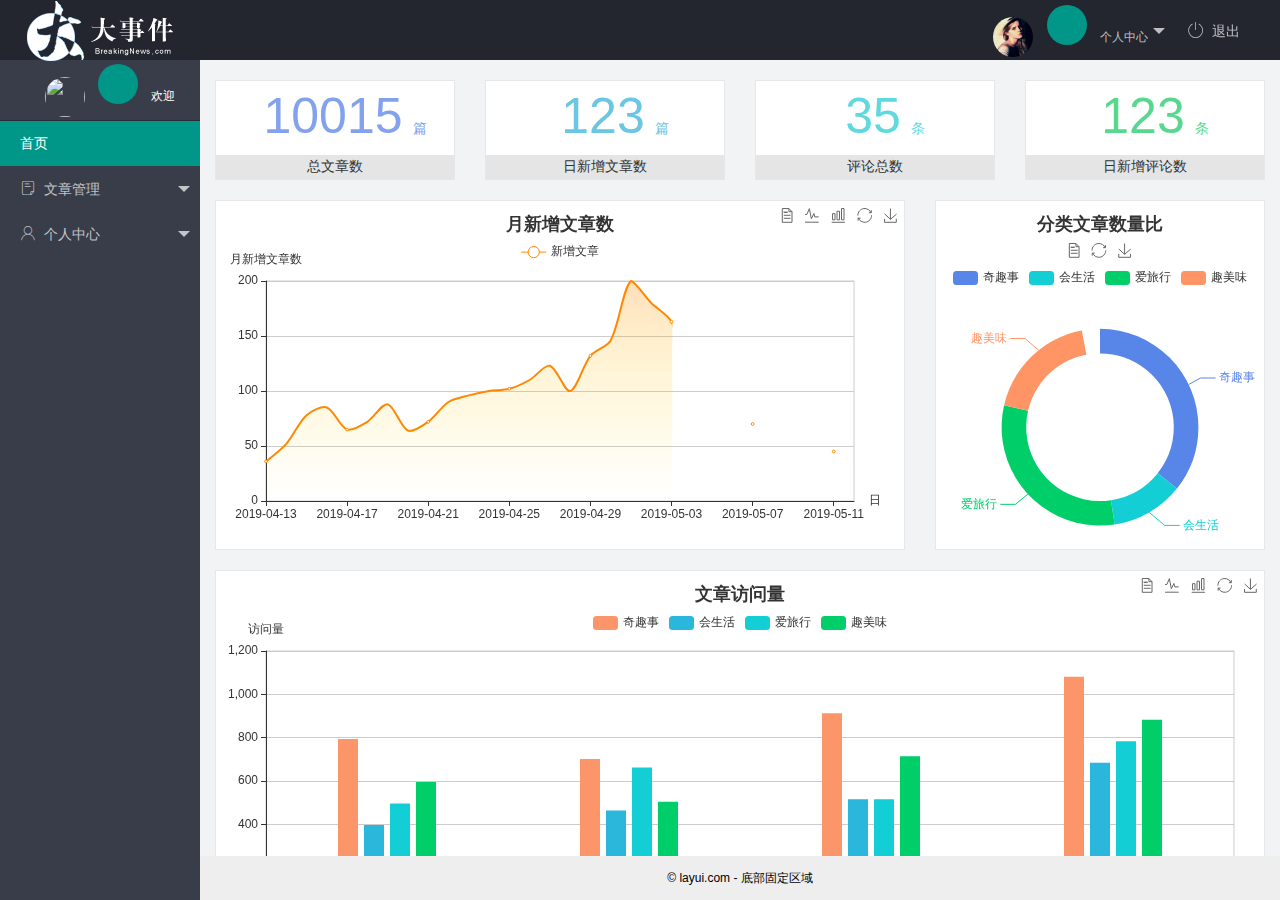
==== commit 97555711: "后台主页" ====
--- a/index.html
+++ b/index.html
@@ -22,7 +22,7 @@
                 <li class="layui-nav-item">
                     <a href="javascript:;" class="userinfo">
                         <img src="/assets/images/sample.jpg" class="layui-nav-img">
-                        <span class="text-avatar">A</span>
+                        <span class="text-avatar"></span>
                         个人中心
                     </a>
                     <dl class="layui-nav-child">
@@ -32,7 +32,7 @@
                 </li>
 
                 <li class="layui-nav-item">
-                    <a href="javascript:;"><span class="iconfont icon-tuichu"></span>退出</a>
+                    <a href="javascript:;" id="btnLogout"><span class="iconfont icon-tuichu"></span>退出</a>
                 </li>
             </ul>
         </div>
@@ -41,8 +41,8 @@
         <div class="layui-side layui-bg-black">
             <div class="layui-side-scroll">
                 <div class="userinfo">
-                    <img src="/assets/images/sample.jpg" class="layui-nav-img">
-                    <span class="text-avatar">A</span>
+                    <img src="" class="layui-nav-img">
+                    <span class="text-avatar"></span>
                     <span id="welcome">欢迎</span>
                 </div>
                 <!-- 左侧导航区域 -->
@@ -84,8 +84,12 @@
 
     <!-- 导入js文件 -->
     <script src="/assets/lib/layui/layui.all.js"></script>
+    <!-- 引入jquery -->
     <script src="/assets/lib/jquery.js"></script>
-    <script src="/hhh.js"></script>
+    <!-- 导入自己封装的baseAPI -->
+    <script src="/assets/js/baseAPI.js"></script>
+    <!-- 引入自己的js文件 -->
+    <script src="/assets/js/index.js"></script>
 </body>
 
 </html>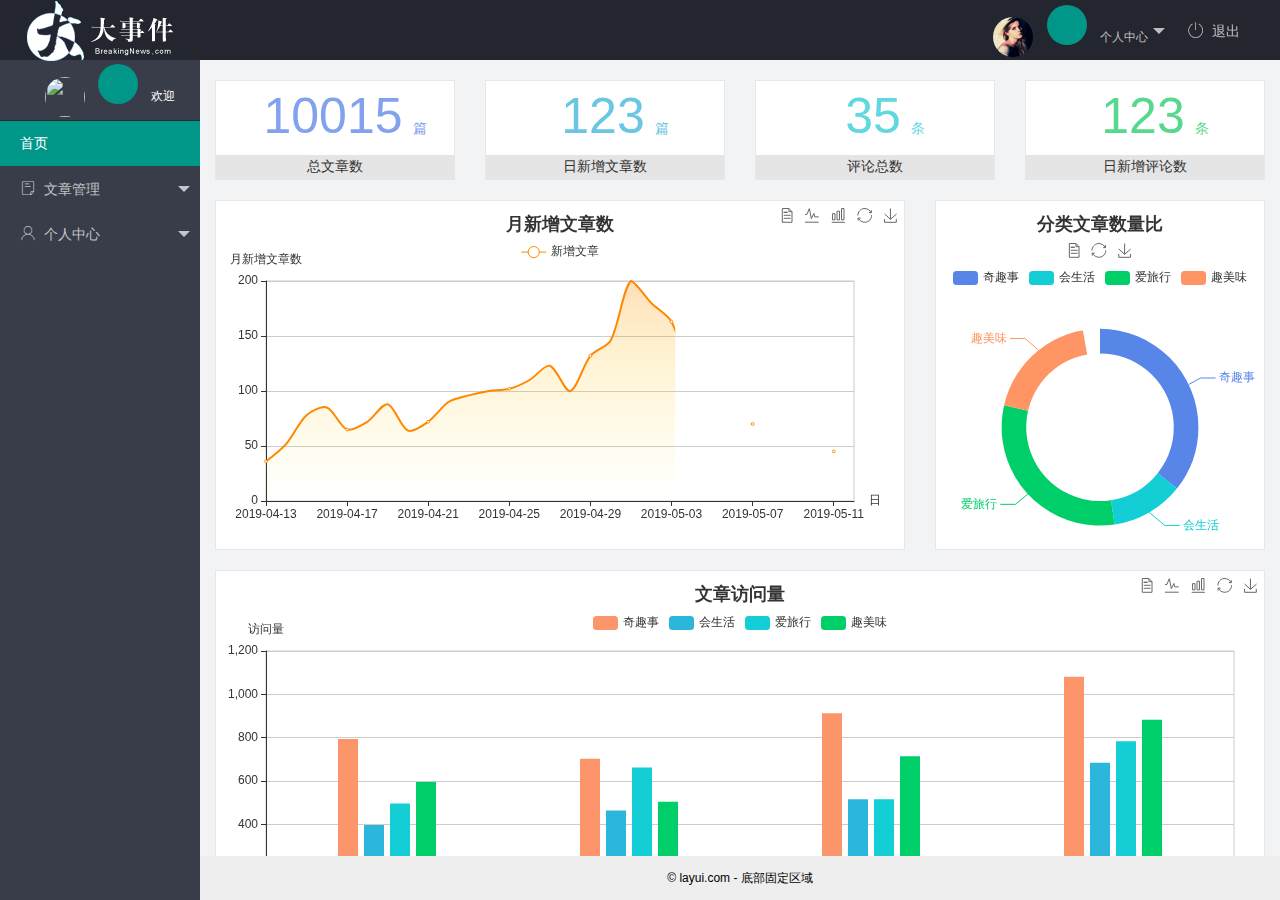
==== commit c83f85ce: "基本资料完成" ====
--- a/index.html
+++ b/index.html
@@ -62,9 +62,9 @@
                     <li class="layui-nav-item">
                         <a href="javascript:;"><span class="iconfont icon-user"></span>个人中心</a>
                         <dl class="layui-nav-child">
-                            <dd><a href="javascript:;"><i class="layui-icon layui-icon-app"></i>基本资料</a></dd>
+                            <dd><a href="/user/user_info.html" target="fm"><i class="layui-icon layui-icon-app"></i>基本资料</a></dd>
                             <dd><a href="javascript:;"><i class="layui-icon layui-icon-app"></i>更换头像</a></dd>
-                            <dd><a href="javascript:;"><i class="layui-icon layui-icon-app"></i>重置直密码</a></dd>
+                            <dd><a href="javascript:;"><i class="layui-icon layui-icon-app"></i>重置密码</a></dd>
                         </dl>
                     </li>
                 </ul>
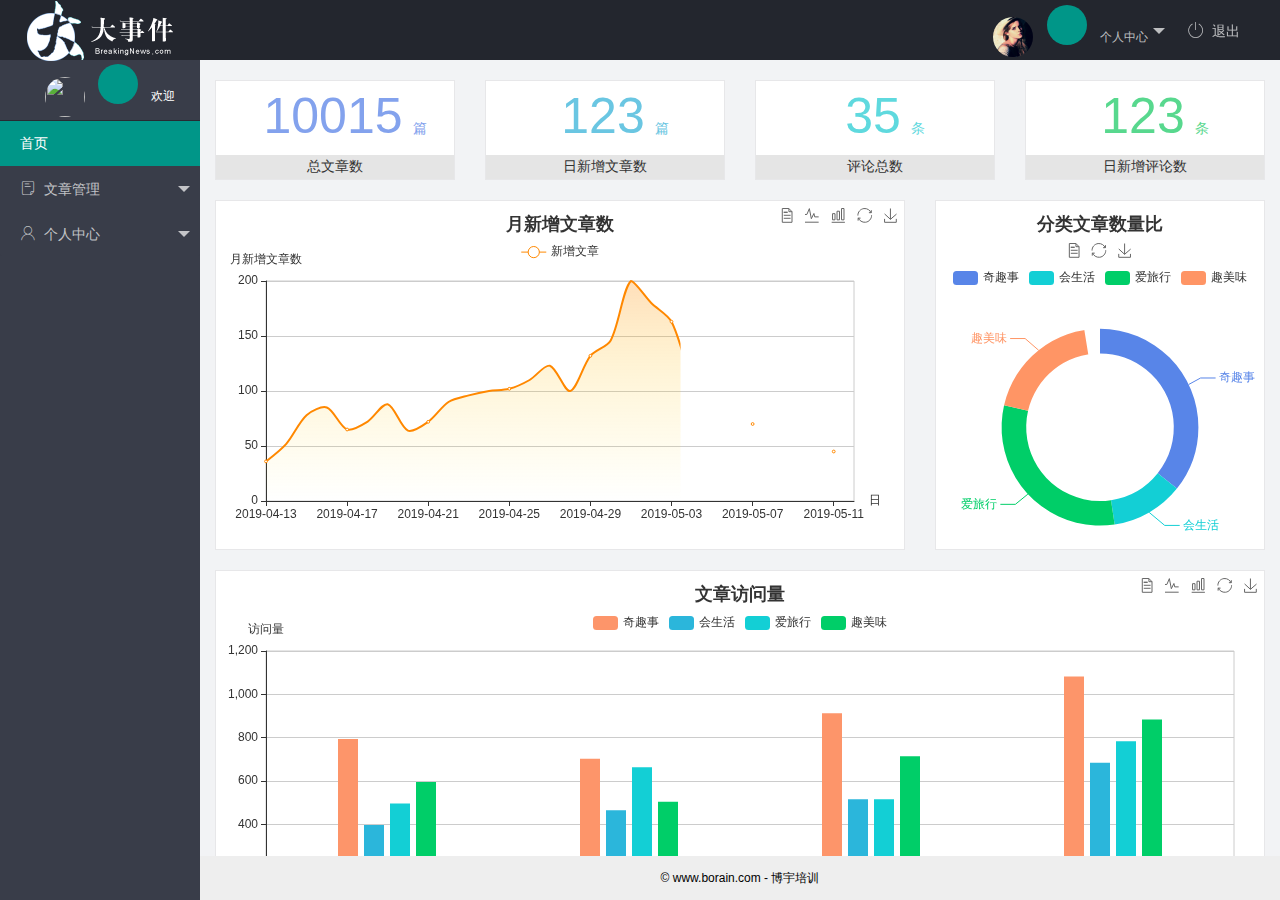
==== commit f800b3b8: "个人中心完成" ====
--- a/index.html
+++ b/index.html
@@ -26,8 +26,9 @@
                         个人中心
                     </a>
                     <dl class="layui-nav-child">
-                        <dd><a href="javascript:;">基本资料</a></dd>
-                        <dd><a href="javascript:;">安全设置</a></dd>
+                        <dd><a href="/user/user_info.html" target="fm">基本资料</a></dd>
+                        <dd><a href="/user/user_avatar.html" target="fm">更换头像</a></dd>
+                        <dd><a href="/user/user_pwd.html" target="fm">重置密码</a></dd>
                     </dl>
                 </li>
 
@@ -62,9 +63,12 @@
                     <li class="layui-nav-item">
                         <a href="javascript:;"><span class="iconfont icon-user"></span>个人中心</a>
                         <dl class="layui-nav-child">
-                            <dd><a href="/user/user_info.html" target="fm"><i class="layui-icon layui-icon-app"></i>基本资料</a></dd>
-                            <dd><a href="javascript:;"><i class="layui-icon layui-icon-app"></i>更换头像</a></dd>
-                            <dd><a href="javascript:;"><i class="layui-icon layui-icon-app"></i>重置密码</a></dd>
+                            <dd><a href="/user/user_info.html" target="fm"><i
+                                        class="layui-icon layui-icon-app"></i>基本资料</a></dd>
+                            <dd><a href="/user/user_avatar.html" target="fm"><i
+                                        class="layui-icon layui-icon-app"></i>更换头像</a></dd>
+                            <dd><a href="/user/user_pwd.html" target="fm"><i
+                                        class="layui-icon layui-icon-app"></i>重置密码</a></dd>
                         </dl>
                     </li>
                 </ul>
@@ -78,7 +82,7 @@
 
         <div class="layui-footer">
             <!-- 底部固定区域 -->
-            © layui.com - 底部固定区域
+            © www.borain.com - 博宇培训
         </div>
     </div>
 
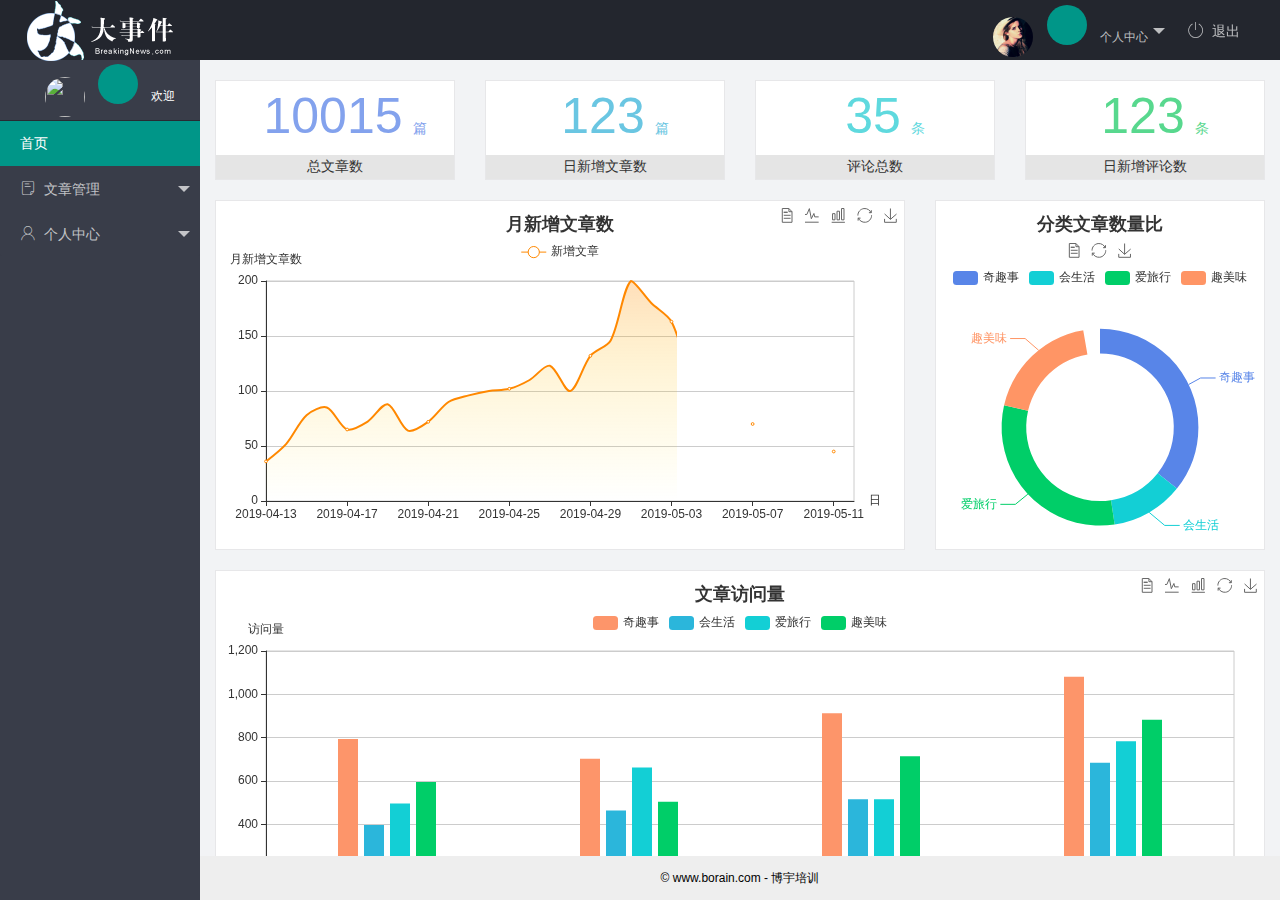
==== commit 611bf36a: "添加分类" ====
--- a/index.html
+++ b/index.html
@@ -55,7 +55,7 @@
                     <li class="layui-nav-item">
                         <a class="" href="javascript:;"><span class="iconfont icon-16"></span>文章管理</a>
                         <dl class="layui-nav-child">
-                            <dd><a href="javascript:;"><i class="layui-icon layui-icon-app"></i>文章类别</a></dd>
+                            <dd><a href="/article/art_cate.html" target="fm"><i class="layui-icon layui-icon-app"></i>文章类别</a></dd>
                             <dd><a href="javascript:;"><i class="layui-icon layui-icon-app"></i>文章列表</a></dd>
                             <dd><a href="javascript:;"><i class="layui-icon layui-icon-app"></i>发布文章</a></dd>
                         </dl>
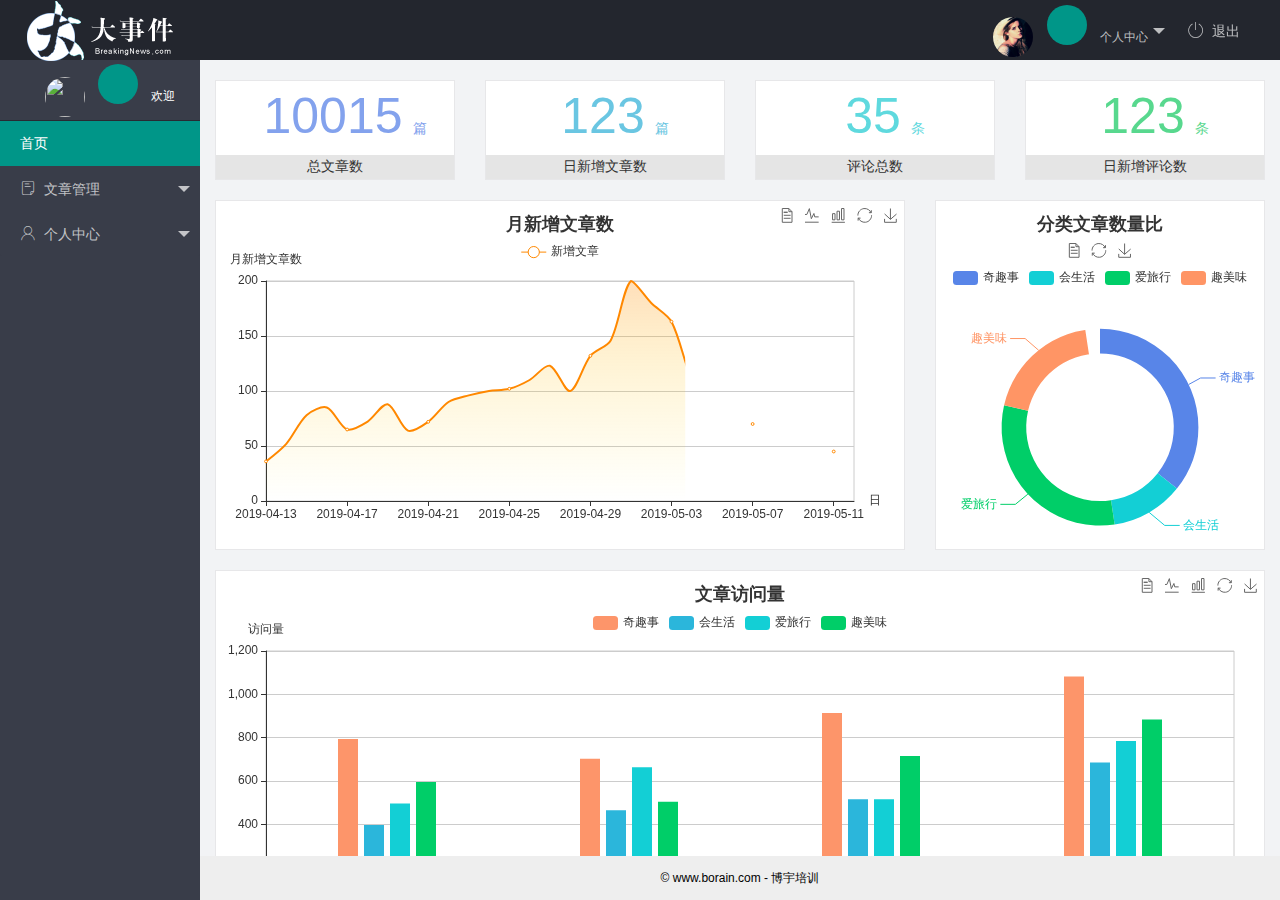
==== commit 1de7109a: "文章筛选功能完成" ====
--- a/index.html
+++ b/index.html
@@ -56,7 +56,7 @@
                         <a class="" href="javascript:;"><span class="iconfont icon-16"></span>文章管理</a>
                         <dl class="layui-nav-child">
                             <dd><a href="/article/art_cate.html" target="fm"><i class="layui-icon layui-icon-app"></i>文章类别</a></dd>
-                            <dd><a href="javascript:;"><i class="layui-icon layui-icon-app"></i>文章列表</a></dd>
+                            <dd><a href="/article/art_list.html" target="fm"><i class="layui-icon layui-icon-app"></i>文章列表</a></dd>
                             <dd><a href="javascript:;"><i class="layui-icon layui-icon-app"></i>发布文章</a></dd>
                         </dl>
                     </li>
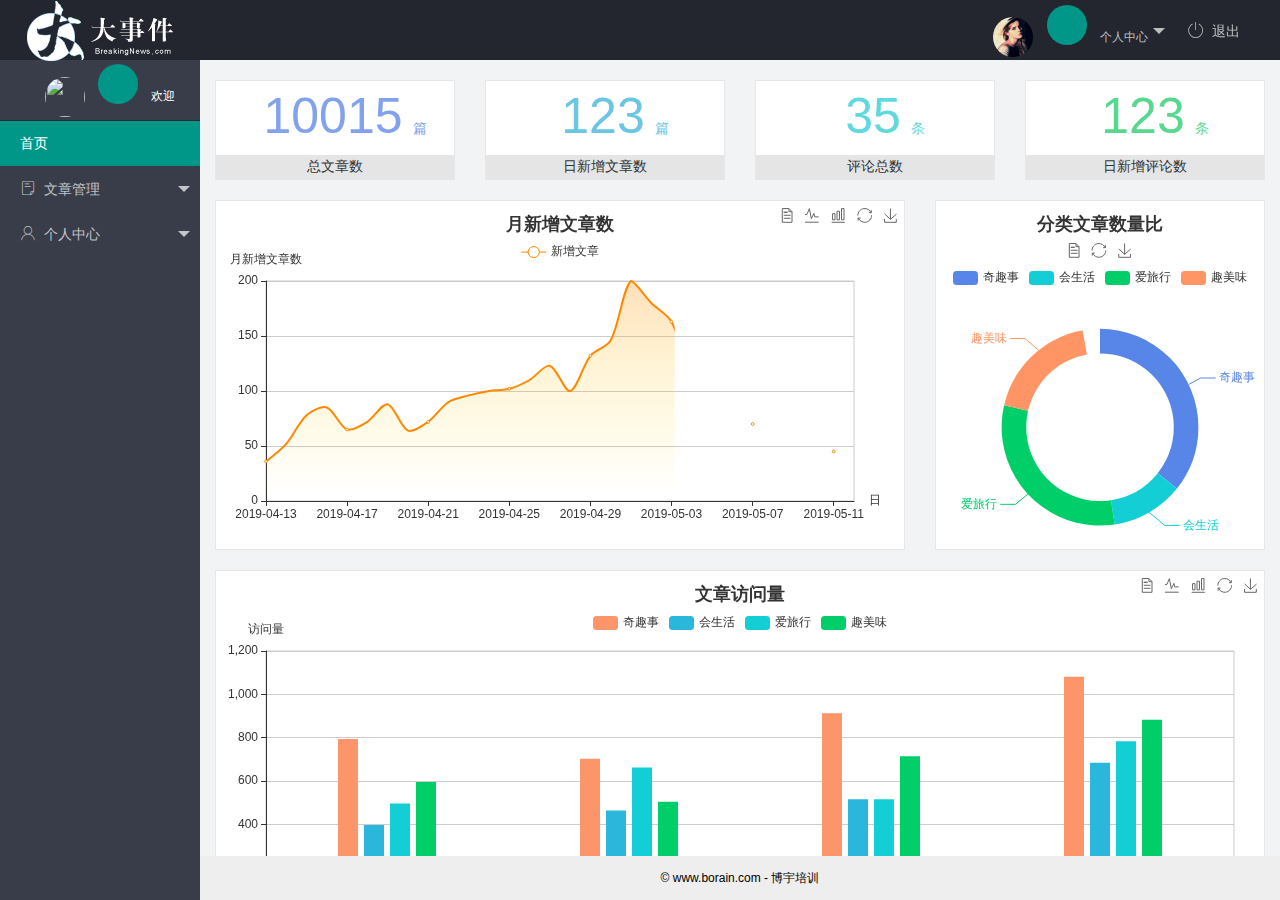
==== commit 0c31547d: "分页功能" ====
--- a/index.html
+++ b/index.html
@@ -2,98 +2,95 @@
 <html lang="en">
 
 <head>
-    <meta charset="UTF-8">
-    <meta name="viewport" content="width=device-width, initial-scale=1.0">
-    <title>后台主页</title>
-    <link rel="stylesheet" href="/assets/lib/layui/css/layui.css">
-    <!-- 导入自己的样式 -->
-    <link rel="stylesheet" href="/assets/css/index.css">
-    <!-- 引入字体图标样式 -->
-    <link rel="stylesheet" href="/assets/fonts/iconfont.css">
+  <meta charset="UTF-8">
+  <meta name="viewport" content="width=device-width, initial-scale=1.0">
+  <title>后台主页</title>
+  <link rel="stylesheet" href="/assets/lib/layui/css/layui.css">
+  <!-- 导入自己的样式 -->
+  <link rel="stylesheet" href="/assets/css/index.css">
+  <!-- 引入字体图标样式 -->
+  <link rel="stylesheet" href="/assets/fonts/iconfont.css">
 </head>
 
 <body class="layui-layout-body">
-    <div class="layui-layout layui-layout-admin">
-        <div class="layui-header">
-            <div class="layui-logo">
-                <img src="/assets/images/logo.png" alt="">
-            </div>
-            <ul class="layui-nav layui-layout-right">
-                <li class="layui-nav-item">
-                    <a href="javascript:;" class="userinfo">
-                        <img src="/assets/images/sample.jpg" class="layui-nav-img">
-                        <span class="text-avatar"></span>
-                        个人中心
-                    </a>
-                    <dl class="layui-nav-child">
-                        <dd><a href="/user/user_info.html" target="fm">基本资料</a></dd>
-                        <dd><a href="/user/user_avatar.html" target="fm">更换头像</a></dd>
-                        <dd><a href="/user/user_pwd.html" target="fm">重置密码</a></dd>
-                    </dl>
-                </li>
+  <div class="layui-layout layui-layout-admin">
+    <div class="layui-header">
+      <div class="layui-logo">
+        <img src="/assets/images/logo.png" alt="">
+      </div>
+      <ul class="layui-nav layui-layout-right">
+        <li class="layui-nav-item">
+          <a href="javascript:;" class="userinfo">
+            <img src="/assets/images/sample.jpg" class="layui-nav-img">
+            <span class="text-avatar"></span>
+            个人中心
+          </a>
+          <dl class="layui-nav-child">
+            <dd><a href="/user/user_info.html" target="fm">基本资料</a></dd>
+            <dd><a href="/user/user_avatar.html" target="fm">更换头像</a></dd>
+            <dd><a href="/user/user_pwd.html" target="fm">重置密码</a></dd>
+          </dl>
+        </li>
 
-                <li class="layui-nav-item">
-                    <a href="javascript:;" id="btnLogout"><span class="iconfont icon-tuichu"></span>退出</a>
-                </li>
-            </ul>
-        </div>
+        <li class="layui-nav-item">
+          <a href="javascript:;" id="btnLogout"><span class="iconfont icon-tuichu"></span>退出</a>
+        </li>
+      </ul>
+    </div>
 
 
-        <div class="layui-side layui-bg-black">
-            <div class="layui-side-scroll">
-                <div class="userinfo">
-                    <img src="" class="layui-nav-img">
-                    <span class="text-avatar"></span>
-                    <span id="welcome">欢迎</span>
-                </div>
-                <!-- 左侧导航区域 -->
-                <ul class="layui-nav layui-nav-tree" lay-shrink="all">
-                    <li class="layui-nav-item layui-this"><a href="/home/dashboard.html" target="fm">
-                            <spanclass="iconfont icon-home">
-                                </spanclass=>首页
-                        </a></li>
-                    <li class="layui-nav-item">
-                        <a class="" href="javascript:;"><span class="iconfont icon-16"></span>文章管理</a>
-                        <dl class="layui-nav-child">
-                            <dd><a href="/article/art_cate.html" target="fm"><i class="layui-icon layui-icon-app"></i>文章类别</a></dd>
-                            <dd><a href="/article/art_list.html" target="fm"><i class="layui-icon layui-icon-app"></i>文章列表</a></dd>
-                            <dd><a href="javascript:;"><i class="layui-icon layui-icon-app"></i>发布文章</a></dd>
-                        </dl>
-                    </li>
-                    <li class="layui-nav-item">
-                        <a href="javascript:;"><span class="iconfont icon-user"></span>个人中心</a>
-                        <dl class="layui-nav-child">
-                            <dd><a href="/user/user_info.html" target="fm"><i
-                                        class="layui-icon layui-icon-app"></i>基本资料</a></dd>
-                            <dd><a href="/user/user_avatar.html" target="fm"><i
-                                        class="layui-icon layui-icon-app"></i>更换头像</a></dd>
-                            <dd><a href="/user/user_pwd.html" target="fm"><i
-                                        class="layui-icon layui-icon-app"></i>重置密码</a></dd>
-                        </dl>
-                    </li>
-                </ul>
-            </div>
+    <div class="layui-side layui-bg-black">
+      <div class="layui-side-scroll">
+        <div class="userinfo">
+          <img src="" class="layui-nav-img">
+          <span class="text-avatar"></span>
+          <span id="welcome">欢迎</span>
         </div>
-
-        <div class="layui-body">
-            <!-- 内容主体区域 -->
-            <iframe name="fm" src="/home/dashboard.html" frameborder="0"></iframe>
-        </div>
-
-        <div class="layui-footer">
-            <!-- 底部固定区域 -->
-            © www.borain.com - 博宇培训
-        </div>
+        <!-- 左侧导航区域 -->
+        <ul class="layui-nav layui-nav-tree" lay-shrink="all">
+          <li class="layui-nav-item layui-this"><a href="/home/dashboard.html" target="fm">
+              <spanclass="iconfont icon-home">
+                </spanclass=>首页
+            </a></li>
+          <li class="layui-nav-item">
+            <a class="" href="javascript:;"><span class="iconfont icon-16"></span>文章管理</a>
+            <dl class="layui-nav-child">
+              <dd><a href="/article/art_cate.html" target="fm"><i class="layui-icon layui-icon-app"></i>文章类别</a></dd>
+              <dd><a href="/article/art_list.html" target="fm"><i class="layui-icon layui-icon-app"></i>文章列表</a></dd>
+              <dd><a href="javascript:;"><i class="layui-icon layui-icon-app"></i>发布文章</a></dd>
+            </dl>
+          </li>
+          <li class="layui-nav-item">
+            <a href="javascript:;"><span class="iconfont icon-user"></span>个人中心</a>
+            <dl class="layui-nav-child">
+              <dd><a href="/user/user_info.html" target="fm"><i class="layui-icon layui-icon-app"></i>基本资料</a></dd>
+              <dd><a href="/user/user_avatar.html" target="fm"><i class="layui-icon layui-icon-app"></i>更换头像</a></dd>
+              <dd><a href="/user/user_pwd.html" target="fm"><i class="layui-icon layui-icon-app"></i>重置密码</a></dd>
+            </dl>
+          </li>
+        </ul>
+      </div>
     </div>
 
-    <!-- 导入js文件 -->
-    <script src="/assets/lib/layui/layui.all.js"></script>
-    <!-- 引入jquery -->
-    <script src="/assets/lib/jquery.js"></script>
-    <!-- 导入自己封装的baseAPI -->
-    <script src="/assets/js/baseAPI.js"></script>
-    <!-- 引入自己的js文件 -->
-    <script src="/assets/js/index.js"></script>
+    <div class="layui-body">
+      <!-- 内容主体区域 -->
+      <iframe name="fm" src="/home/dashboard.html" frameborder="0"></iframe>
+    </div>
+
+    <div class="layui-footer">
+      <!-- 底部固定区域 -->
+      © www.borain.com - 博宇培训
+    </div>
+  </div>
+
+  <!-- 导入js文件 -->
+  <script src="/assets/lib/layui/layui.all.js"></script>
+  <!-- 引入jquery -->
+  <script src="/assets/lib/jquery.js"></script>
+  <!-- 导入自己封装的baseAPI -->
+  <script src="/assets/js/baseAPI.js"></script>
+  <!-- 引入自己的js文件 -->
+  <script src="/assets/js/index.js"></script>
 </body>
 
 </html>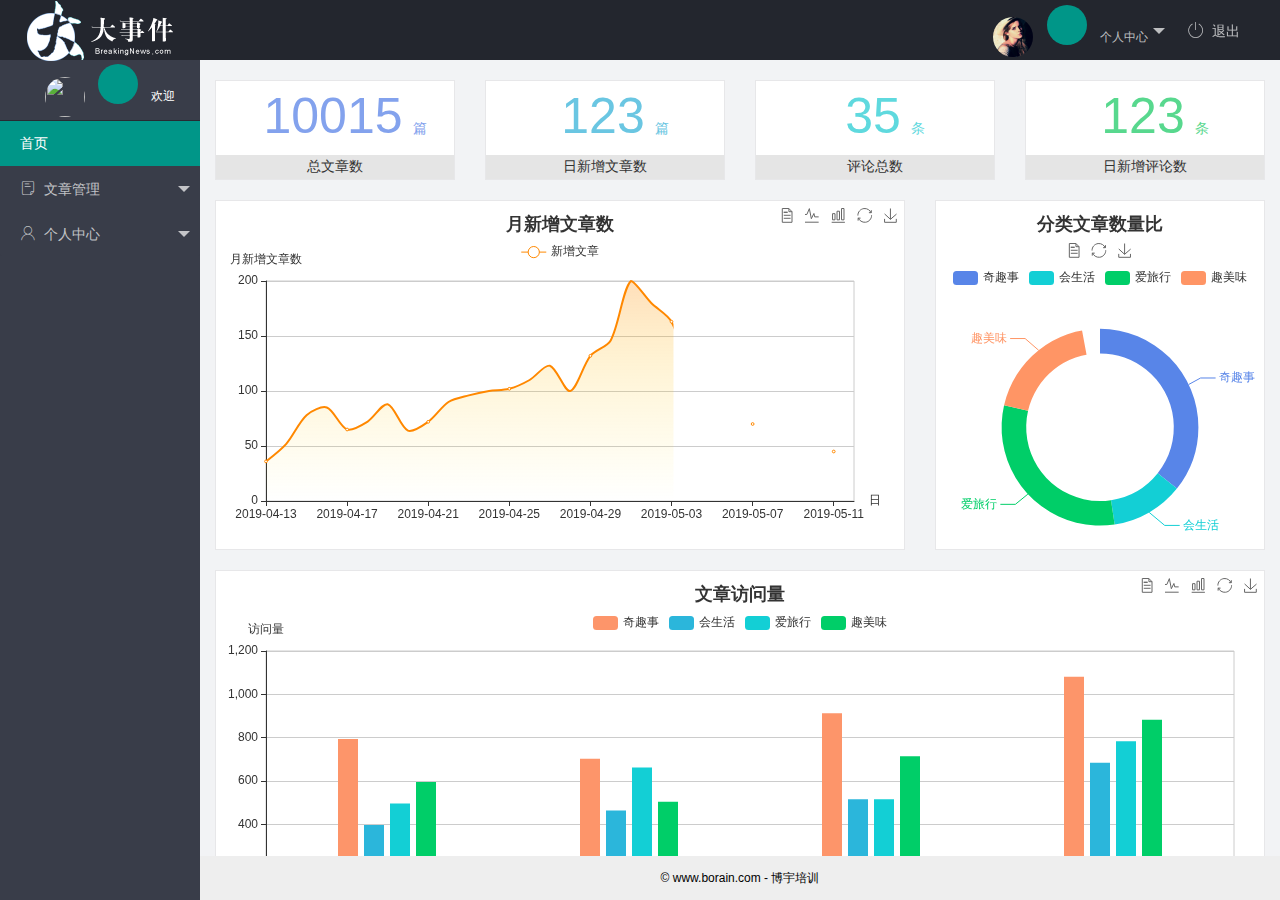
==== commit 89cc6a7f: "发布文章完成" ====
--- a/index.html
+++ b/index.html
@@ -57,7 +57,7 @@
             <dl class="layui-nav-child">
               <dd><a href="/article/art_cate.html" target="fm"><i class="layui-icon layui-icon-app"></i>文章类别</a></dd>
               <dd><a href="/article/art_list.html" target="fm"><i class="layui-icon layui-icon-app"></i>文章列表</a></dd>
-              <dd><a href="javascript:;"><i class="layui-icon layui-icon-app"></i>发布文章</a></dd>
+              <dd><a href="/article/art_pub.html" target="fm"><i class="layui-icon layui-icon-app"></i>发布文章</a></dd>
             </dl>
           </li>
           <li class="layui-nav-item">
